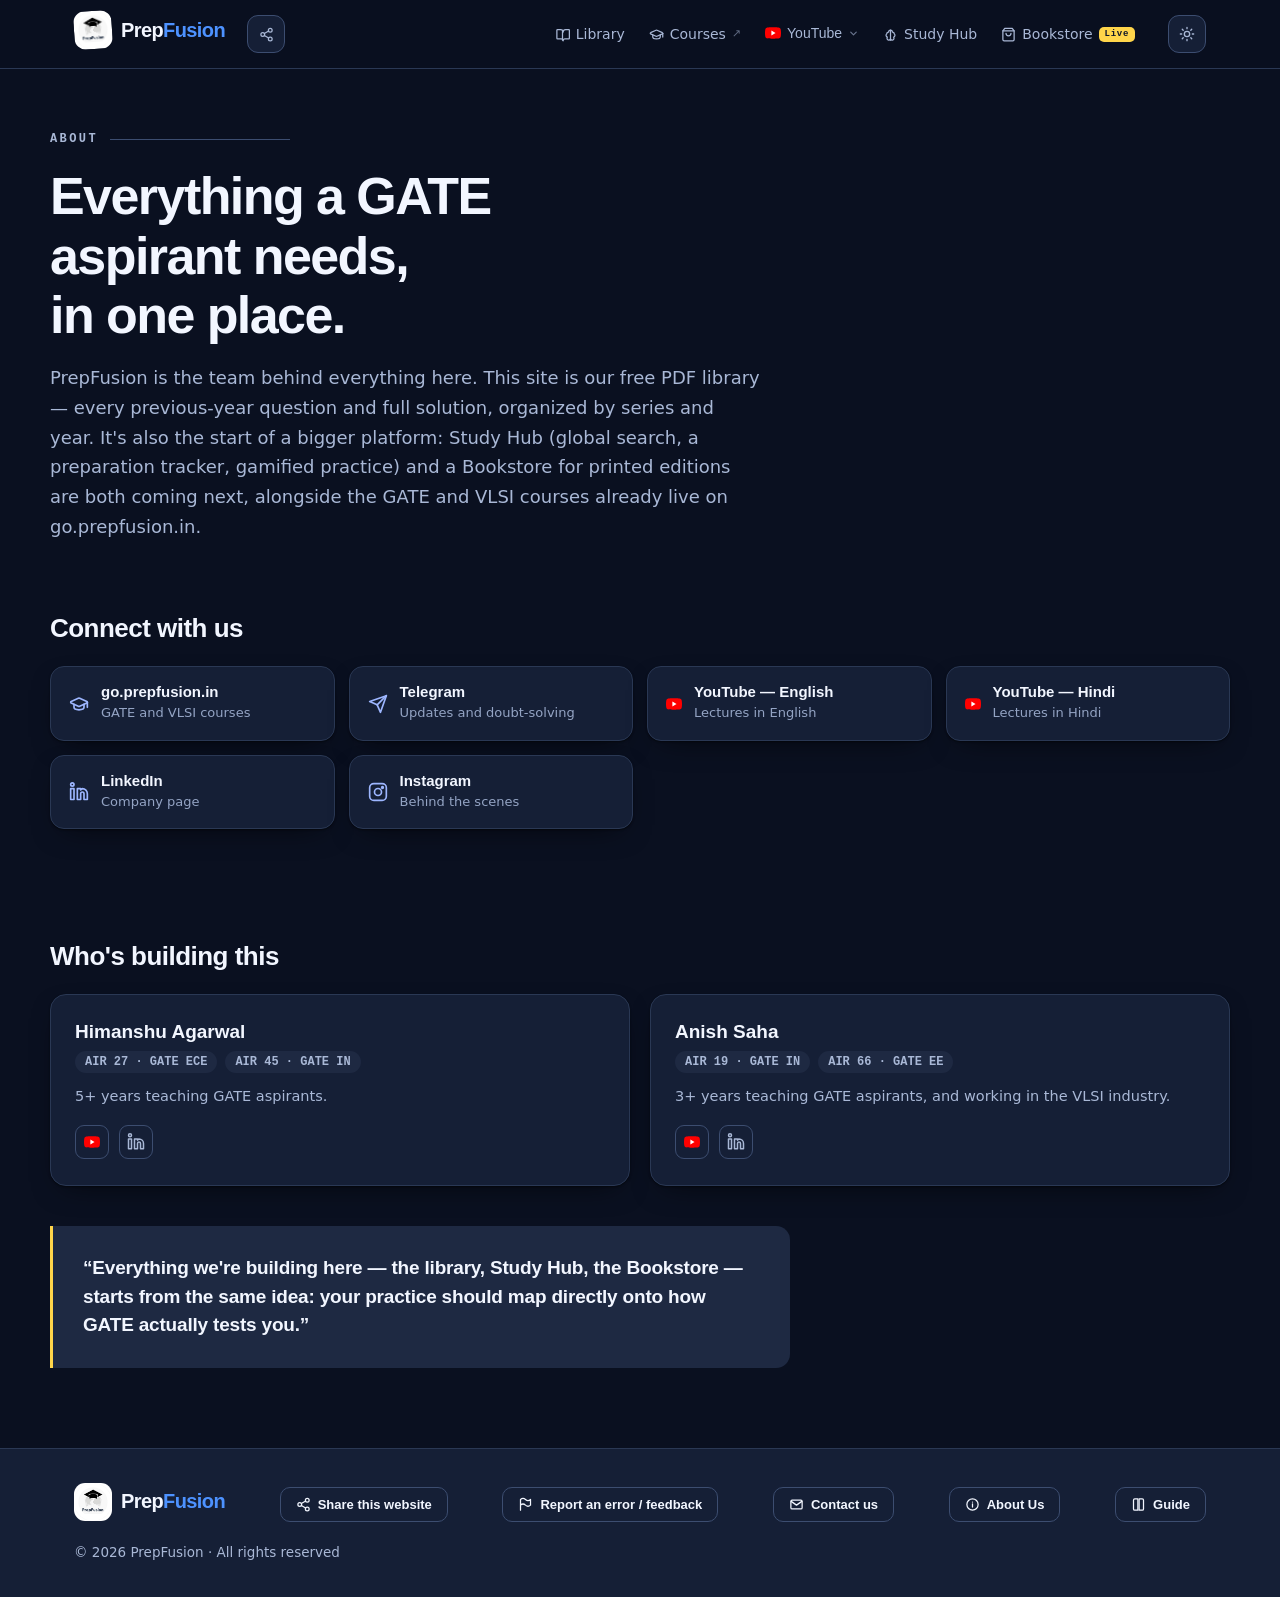
==== about/index.html @ 4548afd6 "Deploy 863f866a01d561b48e0dda3205f4995cb0f713f8" ====
<!DOCTYPE html>
<html lang="en">
<head>
<meta charset="UTF-8">
<meta name="viewport" content="width=device-width, initial-scale=1.0">
<link rel="canonical" href="https://pyq.prepfusion.in/about/">
<title>About — PrepFusion</title>
<meta name="description" content="Free GATE preparation PDFs — NexusX, SiliconX, PowerX, Maths and Aptitude series. Previous year questions and detailed solutions.">
<link rel="icon" href="/pdf/assets/favicon.png">
<meta property="og:type" content="website">
<meta property="og:title" content="About — PrepFusion">
<meta property="og:description" content="Free GATE preparation PDFs — NexusX, SiliconX, PowerX, Maths and Aptitude series. Previous year questions and detailed solutions.">
<meta property="og:url" content="https://pyq.prepfusion.in/about/">
<meta property="og:image" content="https://pyq.prepfusion.in/pdf/assets/og-image.png">
<meta name="twitter:image" content="https://pyq.prepfusion.in/pdf/assets/og-image.png">
<meta name="twitter:card" content="summary_large_image">
<meta name="twitter:title" content="About — PrepFusion">
<meta name="twitter:description" content="Free GATE preparation PDFs — NexusX, SiliconX, PowerX, Maths and Aptitude series. Previous year questions and detailed solutions.">
<script type="module" src="https://static.cloudflareinsights.com/beacon.min.js" data-cf-beacon='{&quot;token&quot;: &quot;0131fe3dc78b49e5851ecd5a6c882cac&quot;}'></script>
<script>
/* Defaults to dark for a first-time visitor, regardless of OS preference —
   a deliberate site default, not an OS-preference mirror. */
(function(){
  try{
    var t = localStorage.getItem('pf-theme');
    document.documentElement.setAttribute('data-theme', (t==='dark'||t==='light') ? t : 'dark');
  }catch(e){ document.documentElement.setAttribute('data-theme','dark'); }
})();
</script>
<style>
:root{
  color-scheme:light;
  --paper:#f2f5fa; --card:#ffffff;
  --ink:#0a1020; --ink-soft:#475a78; --ink-faint:#4f6080;
  --line:#dde4f0; --line-strong:#c3cddf;
  --brand:#14307f; --accent:#ffcf2d; --wordmark:#1668d6; --accent-ink:#7a4200;
  --chipbg:#e9eef7; --on-ink:#ffffff;
  --shadow:0 1px 2px rgba(10,16,32,.06),0 10px 30px -14px rgba(10,16,32,.22);
  --shadow-lift:0 3px 8px rgba(10,16,32,.10),0 26px 50px -18px rgba(10,16,32,.32);
}
:root[data-theme="dark"]{
  color-scheme:dark;
  --paper:#0a1020; --card:#151f36;
  --ink:#f2f6ff; --ink-soft:#a9b8d6; --ink-faint:#94a4c4;
  --line:#2a3854; --line-strong:#3c4d70;
  --brand:#9db6ff; --accent:#ffd54a; --wordmark:#4d92ff; --accent-ink:#ffd54a;
  --chipbg:#1e2942; --on-ink:#0a1020;
  --shadow:0 1px 2px rgba(0,0,0,.45),0 10px 30px -14px rgba(0,0,0,.75);
  --shadow-lift:0 3px 8px rgba(0,0,0,.55),0 26px 50px -18px rgba(0,0,0,.9);
}
*{box-sizing:border-box}
[hidden]{display:none!important}
html{scroll-behavior:smooth}
body{margin:0;color:var(--ink);font:400 16px/1.65 "Inter",system-ui,-apple-system,"Segoe UI",sans-serif;
  background:var(--paper);transition:background-color .2s,color .2s}
.wrap{max-width:1180px;margin:0 auto;padding:0 24px}
a{color:var(--brand)}
::selection{background:var(--accent);color:#0a1020}
:focus-visible{outline:3px solid var(--brand);outline-offset:2px;border-radius:8px}

/* ---------- brand wordmark (verbatim from TEMPLATE) ---------- */
.logo{color:var(--ink);text-decoration:none}
.bm{display:inline-flex;align-items:center;gap:9px;text-decoration:none;color:inherit}
.bm-logo{width:26px;height:26px;border-radius:50%;object-fit:cover;display:block;flex-shrink:0;
  background:var(--card);border:1.5px solid rgba(255,255,255,.35)}
.bm-mono{display:grid;place-items:center;font:800 13px "Sora",sans-serif;
  background:currentColor;color:transparent;position:relative}
.bm-mono::after{content:"P";position:absolute;inset:0;display:grid;place-items:center;
  color:var(--card);font:800 13px "Sora",sans-serif}
.bm-text{font:600 15px "Sora",sans-serif;letter-spacing:-.02em;text-transform:none;white-space:nowrap}
.bm-text b{font-weight:800;color:var(--wordmark)}
.bm-lg .bm-logo{width:38px;height:38px;border-radius:11px;border:0}
.bm-lg .bm-mono::after,.bm-lg .bm-mono{font-size:19px;border-radius:11px}
.bm-lg .bm-text{font:700 20px "Sora",sans-serif;letter-spacing:-.03em}

/* ---------- top bar (verbatim from TEMPLATE) ---------- */
.bar{position:sticky;top:0;z-index:50;background:var(--paper);border-bottom:1px solid var(--line)}
@supports (backdrop-filter:blur(1px)){
  .bar{background:color-mix(in srgb,var(--paper) 86%,transparent);backdrop-filter:blur(14px)}
}
.bar-in{display:flex;align-items:center;gap:20px;padding:13px 24px;max-width:1180px;margin:0 auto}
.bar-in .bm-lg .bm-logo,.bar-in .bm-lg .bm-mono{transform:rotate(-4deg)}
.bm-lg .bm-mono{background:var(--ink)}
.bm-lg .bm-mono::after{color:var(--paper)}
.nav{display:flex;gap:2px;margin-left:auto;align-items:center}
.nav a,.nav .nav-soon{color:var(--ink-soft);text-decoration:none;font-size:14px;font-weight:500;
  padding:8px 13px;border-radius:9px;white-space:nowrap;display:inline-flex;align-items:center;gap:6px}
.nav-ic{flex-shrink:0}
.nav a:hover{color:var(--ink);background:var(--chipbg)}
.nav a.nav-current{color:var(--ink);background:var(--chipbg);font-weight:650}
.nav .ext{opacity:.55;font-size:11px}
.nav .nav-soon{opacity:.7;cursor:default}
.soon-tag{display:inline-flex;align-items:center;gap:5px;font:600 10px "IBM Plex Mono",monospace;
  letter-spacing:.06em;padding:3px 8px 3px 6px;border-radius:999px;
  background:var(--soon-bg,#FFF9E6);color:var(--soon-ink,#735D14)}
.soon-dot{width:6px;height:6px;border-radius:50%;background:currentColor;position:relative;flex-shrink:0}
.soon-dot::after{content:"";position:absolute;inset:-4px;border-radius:50%;background:currentColor;
  opacity:.5;animation:soonPulse 2s ease-out infinite}
.beta-tag{font:700 9px/1 "IBM Plex Mono",monospace;letter-spacing:.08em;
  padding:3px 6px;border-radius:5px;background:var(--accent);color:#0f172a}
.nav-dd{position:relative}
.nav-dd-btn{display:inline-flex;align-items:center;gap:6px;color:var(--ink-soft);
  background:none;border:0;font:500 14px "Inter",sans-serif;cursor:pointer;
  padding:8px 11px 8px 13px;border-radius:9px;white-space:nowrap}
.nav-dd-btn:hover,.nav-dd-btn[aria-expanded="true"]{color:var(--ink);background:var(--chipbg)}
.nav-dd-chev{transition:transform .15s;opacity:.6}
.nav-dd-btn[aria-expanded="true"] .nav-dd-chev{transform:rotate(180deg)}
.nav-dd-panel{position:fixed;z-index:30;white-space:nowrap;
  background:var(--card);border:1.5px solid var(--line-strong);border-radius:12px;
  box-shadow:var(--shadow-lift);padding:6px;display:flex;flex-direction:column;gap:2px}
.nav-dd-panel a{display:flex;align-items:center;gap:9px;padding:9px 10px;border-radius:8px;
  color:var(--ink);text-decoration:none;font:500 13.5px "Inter",sans-serif}
.nav-dd-panel a:hover{background:var(--chipbg)}
@keyframes soonPulse{
  0%{transform:scale(.5);opacity:.5} 70%{transform:scale(2.1);opacity:0} 100%{transform:scale(2.1);opacity:0}
}
.tt{width:38px;height:38px;border-radius:11px;border:1.5px solid var(--line-strong);background:var(--card);
  color:var(--ink-soft);cursor:pointer;display:grid;place-items:center;margin-left:8px;flex-shrink:0}
.tt:hover{color:var(--ink);border-color:var(--ink-soft)}
.tt .i-sun{display:none}
:root[data-theme="dark"] .tt .i-sun{display:block}
:root[data-theme="dark"] .tt .i-moon{display:none}
@media(max-width:760px){
  .wrap,.bar-in,.footer-inner{padding-left:16px;padding-right:16px}
  .bar-in{flex-wrap:wrap;gap:12px}
  .nav{order:3;flex-basis:100%;margin-left:0;flex-wrap:nowrap;
       overflow-x:auto;scrollbar-width:none;padding-bottom:2px}
  .nav::-webkit-scrollbar{display:none}
  .nav a,.nav .nav-soon,.nav-dd{flex:0 0 auto}
  .nav a,.nav .nav-soon,.nav-dd-btn{font-size:13px;padding:7px 11px}
  .tt{margin-left:auto}
}

/* ---------- About page content ---------- */
.eyebrow{font:600 12px/1 "IBM Plex Mono",monospace;letter-spacing:.2em;text-transform:uppercase;
  color:var(--ink-soft);margin:0 0 22px;display:flex;align-items:center;gap:12px;flex-wrap:wrap;row-gap:9px}
.eyebrow::after{content:"";height:1px;flex:1;min-width:40px;max-width:180px;background:var(--line-strong)}
.about-hero{padding:64px 0 8px}
.about-hero h1{font:800 clamp(30px,5vw,52px)/1.14 "Sora",sans-serif;letter-spacing:-.03em;
  margin:0 0 18px;max-width:20ch;text-wrap:balance}
.about-hero .lede{max-width:62ch;color:var(--ink-soft);font-size:18px;margin:0 0 8px}
.about-section{padding:56px 0}
.about-section h2{font:800 26px "Sora",sans-serif;letter-spacing:-.02em;margin:0 0 22px}
.link-grid{display:grid;grid-template-columns:repeat(auto-fill,minmax(230px,1fr));gap:14px}
.link-card{display:flex;align-items:center;gap:12px;padding:16px 18px;background:var(--card);
  border:1.5px solid var(--line);border-radius:14px;text-decoration:none;color:var(--ink);
  box-shadow:var(--shadow);transition:border-color .18s,transform .18s}
.link-card:hover{border-color:var(--brand);transform:translateY(-2px)}
.link-card .nav-ic{width:20px;height:20px;flex-shrink:0;color:var(--brand)}
.link-card svg:not(.nav-ic){flex-shrink:0}
.link-label{font:650 15px "Inter",sans-serif;display:block}
.link-note{color:var(--ink-faint);font-size:13px;display:block;margin-top:2px}
.founder-grid{display:grid;grid-template-columns:repeat(auto-fit,minmax(280px,1fr));gap:20px}
.founder-card{background:var(--card);border:1.5px solid var(--line);border-radius:16px;
  padding:26px 24px;box-shadow:var(--shadow)}
.founder-card h3{font:700 19px "Sora",sans-serif;margin:0 0 8px}
.founder-stats{display:flex;flex-wrap:wrap;gap:8px;margin-bottom:12px}
.founder-stats span{background:var(--chipbg);color:var(--ink-soft);font:600 12px "IBM Plex Mono",monospace;
  padding:4px 10px;border-radius:999px}
.founder-bio{color:var(--ink-soft);font-size:14.5px;margin:0 0 16px}
.founder-links{display:flex;gap:10px}
.founder-links a{display:inline-flex;align-items:center;justify-content:center;width:34px;height:34px;
  border-radius:9px;border:1.5px solid var(--line-strong);color:var(--ink-soft);text-decoration:none}
.founder-links a:hover{color:var(--ink);border-color:var(--ink-soft)}
.about-quote{margin:40px 0 0;padding:28px 30px;border-left:3px solid var(--accent-ink);
  background:var(--chipbg);border-radius:0 14px 14px 0;font:600 19px/1.5 "Sora",sans-serif;
  letter-spacing:-.01em;color:var(--ink);max-width:70ch}

/* ---------- footer (verbatim from TEMPLATE) ---------- */
footer{border-top:1.5px solid var(--line);background:var(--card);margin-top:24px}
.footer-inner{display:flex;flex-wrap:wrap;gap:14px;align-items:center;justify-content:space-between;
  padding:34px 24px;max-width:1180px;margin:0 auto;color:var(--ink-soft);font-size:13.5px}
/* A dedicated class, not a bare ".footer-inner a" — the footer also holds
   .logo, which sets its own colour at the same (0,1,0) specificity; a plain
   element selector here would need only one more class to outrank and
   silently override it. An outlined pill, not a bare text link: sitting next
   to the copyright line, a plain link read as part of that sentence. */
.footer-link{display:inline-flex;align-items:center;gap:7px;text-decoration:none;
  color:var(--ink);border:1.5px solid var(--line-strong);border-radius:10px;
  padding:9px 15px;font:650 13px "Inter",sans-serif;white-space:nowrap;
  transition:border-color .18s,transform .18s}
.footer-link:hover{border-color:var(--ink);transform:translateY(-1px)}
/* The share control is a <button> among anchors — reset the UA's own font
   and background so it sits in the pill row without restyling. */
button.footer-link{background:var(--card);font:650 13px "Inter",sans-serif;cursor:pointer}
.share-wrap{position:relative;display:inline-flex}
.share-panel{min-width:220px;white-space:normal}
.share-panel button{display:flex;align-items:center;gap:9px;width:100%;padding:9px 10px;
  border:0;border-radius:8px;background:none;color:var(--ink);
  font:500 13.5px "Inter",sans-serif;text-align:left;cursor:pointer}
.share-panel button:hover{background:var(--chipbg)}
.share-lede{margin:4px 8px 6px;color:var(--ink-soft);font-size:12.5px;line-height:1.4}
.share-note{margin:4px 8px 2px;color:var(--accent-ink,var(--ink));font-size:12px;line-height:1.4}
</style>
</head>
<body>

<header class="bar">
  <div class="bar-in">
    <a class="logo" href="/pdf/" aria-label="PrepFusion home"><span class="bm bm-lg"><img class="bm-logo" src="/pdf/assets/logo.png" alt="" loading="lazy"><span class="bm-text">Prep<b>Fusion</b></span></span></a>
    <div class="share-wrap share-header"><button class="tt share-btn" type="button" aria-haspopup="true" aria-expanded="false" aria-label="Share this website" title="Share this website"><svg width="15" height="15" viewBox="0 0 24 24" fill="none" stroke="currentColor" stroke-width="2" stroke-linecap="round" stroke-linejoin="round" aria-hidden="true"><circle cx="18" cy="5" r="3"/><circle cx="6" cy="12" r="3"/><circle cx="18" cy="19" r="3"/><path d="m8.6 13.5 6.8 4M15.4 6.5l-6.8 4"/></svg></button><div class="nav-dd-panel share-panel" role="menu" hidden><p class="share-lede">Enjoying PrepFusion? Send it to a friend.</p><a data-share="whatsapp" href="#" target="_blank" rel="noopener" role="menuitem"><svg width="15" height="15" viewBox="0 0 24 24" aria-hidden="true"><circle cx="12" cy="12" r="12" fill="#25D366"/><path fill="#fff" d="M12.04 5.5c-3.61 0-6.54 2.93-6.54 6.54 0 1.15.3 2.28.88 3.27L5.4 18.6l3.42-.9a6.52 6.52 0 0 0 3.22.85h.003c3.61 0 6.54-2.93 6.54-6.54a6.5 6.5 0 0 0-1.92-4.63 6.5 6.5 0 0 0-4.62-1.88zm0 11.97a5.4 5.4 0 0 1-2.75-.76l-.2-.12-2 .52.53-1.94-.13-.2a5.41 5.41 0 0 1-.83-2.88c0-2.99 2.43-5.42 5.42-5.421.45 0 2.81.56 3.83 1.59a5.39 5.39 0 0 1 1.59 3.83c0 2.99-2.43 5.38-5.46 5.38zm2.96-4.03c-.16-.08-.96-.47-1.11-.53-.15-.05-.26-.08-.36.08-.11.16-.42.53-.51.64-.1.11-.19.12-.35.04-.16-.08-.68-.25-1.3-.8-.48-.43-.81-.96-.9-1.12-.09-.16-.01-.25.07-.33.07-.07.16-.19.24-.28.08-.1.11-.16.16-.27.05-.11.03-.2-.01-.28-.04-.08-.36-.88-.5-1.2-.13-.32-.26-.27-.36-.28h-.31c-.11 0-.28.04-.43.2-.15.16-.57.55-.57 1.35s.58 1.57.66 1.68c.08.11 1.14 1.74 2.77 2.44.39.17.69.27.92.34.39.12.74.11 1.02.06.31-.05.96-.39 1.09-.77.14-.38.14-.7.1-.77-.04-.07-.15-.11-.31-.19z"/></svg>WhatsApp</a><a data-share="telegram" href="#" target="_blank" rel="noopener" role="menuitem"><svg width="15" height="15" viewBox="0 0 24 24" aria-hidden="true"><circle cx="12" cy="12" r="12" fill="#229ED9"/><path fill="#fff" d="M5.5 11.9 16.7 7.4c.6-.2 1.1.1.9 1L15.7 17c-.1.6-.5.8-1 .5l-2.8-2-1.4 1.3c-.2.2-.3.3-.6.3l.2-2.9 5.2-4.7c.2-.2 0-.3-.3-.1L8.6 12.4l-2.8-.9c-.6-.2-.6-.6.1-.9z"/></svg>Telegram</a><a data-share="linkedin" href="#" target="_blank" rel="noopener" role="menuitem"><svg width="15" height="15" viewBox="0 0 24 24" aria-hidden="true"><rect width="24" height="24" rx="4" fill="#0A66C2"/><path fill="#fff" d="M7.1 9.6H4.6V19h2.5zM5.85 5a1.45 1.45 0 1 0 0 2.9 1.45 1.45 0 0 0 0-2.9M19.4 13.6c0-2.6-1.4-3.8-3.2-3.8-1.5 0-2.2.8-2.6 1.4V9.6H11.1c0 .7 0 9.4 0 9.4h2.5v-5.2c0-.3 0-.6.1-.8.2-.5.7-1.1 1.5-1.1 1 0 1.4.8 1.4 2V19h2.5z"/></svg>LinkedIn</a><button type="button" data-copy="instagram" role="menuitem"><svg width="15" height="15" viewBox="0 0 24 24" aria-hidden="true"><defs><linearGradient id="pfIg" x1="0" y1="24" x2="24" y2="0"><stop offset="0" stop-color="#FFC107"/><stop offset=".5" stop-color="#F44336"/><stop offset="1" stop-color="#9C27B0"/></linearGradient></defs><rect width="24" height="24" rx="7" fill="url(#pfIg)"/><circle cx="12" cy="12" r="4.4" fill="none" stroke="#fff" stroke-width="1.8"/><circle cx="17.6" cy="6.4" r="1.3" fill="#fff"/></svg>Instagram</button><button type="button" data-copy="link" role="menuitem"><svg width="15" height="15" viewBox="0 0 24 24" fill="none" stroke="currentColor" stroke-width="2" stroke-linecap="round" stroke-linejoin="round" aria-hidden="true"><path d="M10 13a5 5 0 0 0 7 0l3-3a5 5 0 0 0-7-7l-1.5 1.5"/><path d="M14 11a5 5 0 0 0-7 0l-3 3a5 5 0 0 0 7 7L12.5 20"/></svg>Copy link</button><p class="share-note" role="status" hidden></p></div></div>
    <nav class="nav">
      <a href="/pdf/" title="Every previous-year paper, free to read."><svg class="nav-ic" width="15" height="15" viewBox="0 0 24 24" fill="none" stroke="currentColor" stroke-width="2" stroke-linecap="round" stroke-linejoin="round" aria-hidden="true"><path d="M12 21V7"/><path d="M3 5a1 1 0 0 1 1-1h5a4 4 0 0 1 4 4 4 4 0 0 1 4-4h5a1 1 0 0 1 1 1v13a1 1 0 0 1-1 1h-6a3 3 0 0 0-3 3 3 3 0 0 0-3-3H4a1 1 0 0 1-1-1Z"/></svg>Library</a><a href="https://go.prepfusion.in" title="Full GATE courses on go.prepfusion.in." target="_blank" rel="noopener"><svg class="nav-ic" width="15" height="15" viewBox="0 0 24 24" fill="none" stroke="currentColor" stroke-width="2" stroke-linecap="round" stroke-linejoin="round" aria-hidden="true"><path d="M21.4 10.9a1 1 0 0 0 0-1.8L12.8 5.2a2 2 0 0 0-1.6 0L2.6 9.1a1 1 0 0 0 0 1.8l8.6 3.9a2 2 0 0 0 1.6 0Z"/><path d="M22 10v6"/><path d="M6 12.5V16a6 3 0 0 0 12 0v-3.5"/></svg>Courses<span class="ext" aria-hidden="true">↗</span></a><div class="nav-dd">
  <button type="button" class="nav-dd-btn" aria-haspopup="true" aria-expanded="false"
          aria-controls="ytMenu" title="Watch GATE lectures on YouTube">
    <svg width="16" height="16" viewBox="0 0 24 24" aria-hidden="true"><path fill="#FF0000" d="M23.5 6.2a3 3 0 0 0-2.1-2.1C19.5 3.5 12 3.5 12 3.5s-7.5 0-9.4.6A3 3 0 0 0 .5 6.2 31 31 0 0 0 0 12a31 31 0 0 0 .5 5.8 3 3 0 0 0 2.1 2.1c1.9.6 9.4.6 9.4.6s7.5 0 9.4-.6a3 3 0 0 0 2.1-2.1A31 31 0 0 0 24 12a31 31 0 0 0-.5-5.8Z"/><path fill="#fff" d="M9.6 15.6V8.4L15.8 12z"/></svg>YouTube
    <svg class="nav-dd-chev" width="11" height="11" viewBox="0 0 24 24" fill="none"
         stroke="currentColor" stroke-width="2.6" stroke-linecap="round"
         stroke-linejoin="round" aria-hidden="true"><path d="m6 9 6 6 6-6"/></svg>
  </button>
  <div class="nav-dd-panel" id="ytMenu" role="menu" hidden><a href="https://www.youtube.com/@PrepFusion_GATE" target="_blank" rel="noopener" role="menuitem"><svg width="16" height="16" viewBox="0 0 24 24" aria-hidden="true"><path fill="#FF0000" d="M23.5 6.2a3 3 0 0 0-2.1-2.1C19.5 3.5 12 3.5 12 3.5s-7.5 0-9.4.6A3 3 0 0 0 .5 6.2 31 31 0 0 0 0 12a31 31 0 0 0 .5 5.8 3 3 0 0 0 2.1 2.1c1.9.6 9.4.6 9.4.6s7.5 0 9.4-.6a3 3 0 0 0 2.1-2.1A31 31 0 0 0 24 12a31 31 0 0 0-.5-5.8Z"/><path fill="#fff" d="M9.6 15.6V8.4L15.8 12z"/></svg>English<span class="ext" aria-hidden="true">↗</span></a><a href="https://www.youtube.com/@prepfusion-hindi" target="_blank" rel="noopener" role="menuitem"><svg width="16" height="16" viewBox="0 0 24 24" aria-hidden="true"><path fill="#FF0000" d="M23.5 6.2a3 3 0 0 0-2.1-2.1C19.5 3.5 12 3.5 12 3.5s-7.5 0-9.4.6A3 3 0 0 0 .5 6.2 31 31 0 0 0 0 12a31 31 0 0 0 .5 5.8 3 3 0 0 0 2.1 2.1c1.9.6 9.4.6 9.4.6s7.5 0 9.4-.6a3 3 0 0 0 2.1-2.1A31 31 0 0 0 24 12a31 31 0 0 0-.5-5.8Z"/><path fill="#fff" d="M9.6 15.6V8.4L15.8 12z"/></svg>Hindi<span class="ext" aria-hidden="true">↗</span></a></div>
</div><a href="https://hub.prepfusion.in/" title="Search, save and improve every GATE question and solution."><svg class="nav-ic" width="15" height="15" viewBox="0 0 24 24" fill="none" stroke="currentColor" stroke-width="2" stroke-linecap="round" stroke-linejoin="round" aria-hidden="true"><path d="M12 5a3 3 0 0 0-3 3 3 3 0 0 0-3 3 3 3 0 0 0 1 5.24A3 3 0 0 0 9 21a3 3 0 0 0 3-1.6A3 3 0 0 0 15 21a3 3 0 0 0 2-4.76A3 3 0 0 0 18 11a3 3 0 0 0-3-3 3 3 0 0 0-3-3Z"/><path d="M12 5v16"/></svg>Study Hub</a><a href="https://store.prepfusion.in/" title="Printed editions of every series, delivered — live now."><svg class="nav-ic" width="15" height="15" viewBox="0 0 24 24" fill="none" stroke="currentColor" stroke-width="2" stroke-linecap="round" stroke-linejoin="round" aria-hidden="true"><path d="M6 2 3 6v14a2 2 0 0 0 2 2h14a2 2 0 0 0 2-2V6l-3-4Z"/><path d="M3 6h18"/><path d="M16 10a4 4 0 0 1-8 0"/></svg>Bookstore<span class="beta-tag">Live</span></a>
    </nav>
    <button id="themeToggle" class="tt" type="button" aria-label="Toggle dark mode" title="Toggle dark mode">
      <svg class="i-moon" width="16" height="16" viewBox="0 0 24 24" fill="none" stroke="currentColor" stroke-width="2" stroke-linecap="round" stroke-linejoin="round"><path d="M21 12.8A9 9 0 1 1 11.2 3a7 7 0 0 0 9.8 9.8Z"/></svg>
      <svg class="i-sun" width="16" height="16" viewBox="0 0 24 24" fill="none" stroke="currentColor" stroke-width="2" stroke-linecap="round" stroke-linejoin="round"><circle cx="12" cy="12" r="4"/><path d="M12 2v2m0 16v2M4.9 4.9l1.4 1.4m11.4 11.4 1.4 1.4M2 12h2m16 0h2M4.9 19.1l1.4-1.4M17.7 6.3l1.4-1.4"/></svg>
    </button>
    <button id="navToggle" class="nav-hamburger" type="button" aria-label="Open menu" aria-expanded="false" aria-controls="navDrawer">
      <svg width="18" height="18" viewBox="0 0 24 24" fill="none" stroke="currentColor" stroke-width="2" stroke-linecap="round" stroke-linejoin="round" aria-hidden="true"><path d="M4 6h16M4 12h16M4 18h16"/></svg>
    </button>
  </div>
</header>
<div class="drawer-scrim" id="navDrawer" hidden>
  <div class="drawer-panel" role="dialog" aria-modal="true" aria-label="Menu">
    <div class="drawer-head">
      <span class="drawer-title">Menu</span>
      <button class="tt" type="button" id="navClose" aria-label="Close menu">
        <svg width="16" height="16" viewBox="0 0 24 24" fill="none" stroke="currentColor" stroke-width="2" stroke-linecap="round" stroke-linejoin="round" aria-hidden="true"><path d="M18 6 6 18M6 6l12 12"/></svg>
      </button>
    </div>
    <nav class="drawer-list" aria-label="Site">
      <a class="drawer-link" href="/pdf/" title="Every previous-year paper, free to read."><svg class="nav-ic" width="15" height="15" viewBox="0 0 24 24" fill="none" stroke="currentColor" stroke-width="2" stroke-linecap="round" stroke-linejoin="round" aria-hidden="true"><path d="M12 21V7"/><path d="M3 5a1 1 0 0 1 1-1h5a4 4 0 0 1 4 4 4 4 0 0 1 4-4h5a1 1 0 0 1 1 1v13a1 1 0 0 1-1 1h-6a3 3 0 0 0-3 3 3 3 0 0 0-3-3H4a1 1 0 0 1-1-1Z"/></svg>Library</a><a class="drawer-link" href="https://go.prepfusion.in" target="_blank" rel="noopener" title="Full GATE courses on go.prepfusion.in."><svg class="nav-ic" width="15" height="15" viewBox="0 0 24 24" fill="none" stroke="currentColor" stroke-width="2" stroke-linecap="round" stroke-linejoin="round" aria-hidden="true"><path d="M21.4 10.9a1 1 0 0 0 0-1.8L12.8 5.2a2 2 0 0 0-1.6 0L2.6 9.1a1 1 0 0 0 0 1.8l8.6 3.9a2 2 0 0 0 1.6 0Z"/><path d="M22 10v6"/><path d="M6 12.5V16a6 3 0 0 0 12 0v-3.5"/></svg>Courses</a><a class="drawer-link" href="https://hub.prepfusion.in/" title="Search, save and improve every GATE question and solution."><svg class="nav-ic" width="15" height="15" viewBox="0 0 24 24" fill="none" stroke="currentColor" stroke-width="2" stroke-linecap="round" stroke-linejoin="round" aria-hidden="true"><path d="M12 5a3 3 0 0 0-3 3 3 3 0 0 0-3 3 3 3 0 0 0 1 5.24A3 3 0 0 0 9 21a3 3 0 0 0 3-1.6A3 3 0 0 0 15 21a3 3 0 0 0 2-4.76A3 3 0 0 0 18 11a3 3 0 0 0-3-3 3 3 0 0 0-3-3Z"/><path d="M12 5v16"/></svg>Study Hub</a><a class="drawer-link" href="https://store.prepfusion.in/" title="Printed editions of every series, delivered — live now."><svg class="nav-ic" width="15" height="15" viewBox="0 0 24 24" fill="none" stroke="currentColor" stroke-width="2" stroke-linecap="round" stroke-linejoin="round" aria-hidden="true"><path d="M6 2 3 6v14a2 2 0 0 0 2 2h14a2 2 0 0 0 2-2V6l-3-4Z"/><path d="M3 6h18"/><path d="M16 10a4 4 0 0 1-8 0"/></svg>Bookstore<span class="beta-tag">Live</span></a><p class="drawer-label">YouTube</p><a class="drawer-link drawer-sub" href="https://www.youtube.com/@PrepFusion_GATE" target="_blank" rel="noopener"><svg width="16" height="16" viewBox="0 0 24 24" aria-hidden="true"><path fill="#FF0000" d="M23.5 6.2a3 3 0 0 0-2.1-2.1C19.5 3.5 12 3.5 12 3.5s-7.5 0-9.4.6A3 3 0 0 0 .5 6.2 31 31 0 0 0 0 12a31 31 0 0 0 .5 5.8 3 3 0 0 0 2.1 2.1c1.9.6 9.4.6 9.4.6s7.5 0 9.4-.6a3 3 0 0 0 2.1-2.1A31 31 0 0 0 24 12a31 31 0 0 0-.5-5.8Z"/><path fill="#fff" d="M9.6 15.6V8.4L15.8 12z"/></svg>English<span class="ext" aria-hidden="true">↗</span></a><a class="drawer-link drawer-sub" href="https://www.youtube.com/@prepfusion-hindi" target="_blank" rel="noopener"><svg width="16" height="16" viewBox="0 0 24 24" aria-hidden="true"><path fill="#FF0000" d="M23.5 6.2a3 3 0 0 0-2.1-2.1C19.5 3.5 12 3.5 12 3.5s-7.5 0-9.4.6A3 3 0 0 0 .5 6.2 31 31 0 0 0 0 12a31 31 0 0 0 .5 5.8 3 3 0 0 0 2.1 2.1c1.9.6 9.4.6 9.4.6s7.5 0 9.4-.6a3 3 0 0 0 2.1-2.1A31 31 0 0 0 24 12a31 31 0 0 0-.5-5.8Z"/><path fill="#fff" d="M9.6 15.6V8.4L15.8 12z"/></svg>Hindi<span class="ext" aria-hidden="true">↗</span></a>
    </nav>
  </div>
</div><style>
/* Compact pill header + mobile nav drawer — ported from hub.prepfusion.in so
   the header is consistent across the two sites. */
.bar-in{padding-top:11px;padding-bottom:11px;gap:14px}
.nav a,.nav .nav-soon,.nav-dd-btn{padding:7px 11px}
.nav-hamburger{display:none;width:38px;height:38px;border-radius:11px;
  border:1.5px solid var(--line-strong);background:var(--card);color:var(--ink-soft);
  cursor:pointer;place-items:center;flex-shrink:0;margin-left:8px}
.nav-hamburger:hover{color:var(--ink);border-color:var(--ink-soft)}
.drawer-scrim{position:fixed;inset:0;z-index:200;background:rgba(9,12,20,.44);
  backdrop-filter:blur(2px);display:flex;justify-content:flex-end}
.drawer-panel{width:min(320px,86vw);height:100%;overflow-y:auto;background:var(--paper);
  border-left:1.5px solid var(--line);padding:16px 18px 28px;display:flex;
  flex-direction:column;gap:14px;animation:drawerIn 160ms ease-out}
@keyframes drawerIn{from{transform:translateX(16px);opacity:.6}}
.drawer-head{display:flex;align-items:center;justify-content:space-between}
.drawer-title{font:650 15px "Sora",sans-serif}
.drawer-list{display:flex;flex-direction:column;gap:2px}
.drawer-label{margin:10px 0 2px;font:600 10.5px "IBM Plex Mono",monospace;
  letter-spacing:.08em;text-transform:uppercase;color:var(--ink-faint)}
.drawer-link{display:flex;align-items:center;gap:9px;padding:10px;border-radius:9px;
  color:var(--ink-soft);text-decoration:none;font:500 14px "Inter",sans-serif;
  background:none;border:0;text-align:left;cursor:pointer;width:100%}
.drawer-link:hover{color:var(--ink);background:var(--chipbg)}
.drawer-link.is-current{color:var(--ink);background:var(--chipbg);font-weight:650}
.drawer-link.is-soon{opacity:.7;cursor:default}
.drawer-link.drawer-sub{padding-left:20px;font-size:13.5px}
.drawer-link .nav-ic{width:16px;height:16px}
@media(max-width:820px){
  .bar .nav{display:none}
  .nav-hamburger{display:grid}
  .bar-in{flex-wrap:nowrap}
}
@media(min-width:821px){ .drawer-scrim{display:none} }
</style><script>
(function(){
  if (window.__pfNavDrawer) return;
  window.__pfNavDrawer = true;
  function ready(fn){ document.readyState !== "loading" ? fn()
    : document.addEventListener("DOMContentLoaded", fn); }
  ready(function(){
    var d = document.getElementById("navDrawer");
    var openBtn = document.getElementById("navToggle");
    var closeBtn = document.getElementById("navClose");
    if (!d || !openBtn) return;
    function set(on){
      d.hidden = !on;
      openBtn.setAttribute("aria-expanded", on ? "true" : "false");
      document.body.style.overflow = on ? "hidden" : "";
      if (on){ var f = d.querySelector(".drawer-link, #navClose"); if (f) f.focus(); }
      else openBtn.focus();
    }
    openBtn.addEventListener("click", function(){ set(true); });
    if (closeBtn) closeBtn.addEventListener("click", function(){ set(false); });
    d.addEventListener("click", function(e){
      if (e.target === d) { set(false); return; }
      var a = e.target.closest && e.target.closest("a.drawer-link");
      if (a) set(false);
    });
    document.addEventListener("keydown", function(e){
      if (e.key === "Escape" && !d.hidden) set(false);
    });
    window.addEventListener("resize", function(){
      if (window.innerWidth > 820 && !d.hidden) set(false);
    });
  });
})();
</script>

<section class="wrap about-hero">
  <p class="eyebrow">About</p>
  <h1>Everything a GATE aspirant needs, in one place.</h1>
  <p class="lede">PrepFusion is the team behind everything here. This site is our free PDF
    library — every previous-year question and full solution, organized by series and year. It's
    also the start of a bigger platform: Study Hub (global search, a preparation tracker, gamified
    practice) and a Bookstore for printed editions are both coming next, alongside the GATE and
    VLSI courses already live on go.prepfusion.in.</p>
</section>

<section class="wrap about-section">
  <h2>Connect with us</h2>
  <div class="link-grid">
    <a class="link-card" href="https://go.prepfusion.in" target="_blank" rel="noopener"><svg class="nav-ic" width="18" height="18" viewBox="0 0 24 24" fill="none" stroke="currentColor" stroke-width="2" stroke-linecap="round" stroke-linejoin="round" aria-hidden="true"><path d="M21.4 10.9a1 1 0 0 0 0-1.8L12.8 5.2a2 2 0 0 0-1.6 0L2.6 9.1a1 1 0 0 0 0 1.8l8.6 3.9a2 2 0 0 0 1.6 0Z"/><path d="M22 10v6"/><path d="M6 12.5V16a6 3 0 0 0 12 0v-3.5"/></svg><span><span class="link-label">go.prepfusion.in</span><span class="link-note">GATE and VLSI courses</span></span></a><a class="link-card" href="https://t.me/All_About_Learning" target="_blank" rel="noopener"><svg class="nav-ic" width="18" height="18" viewBox="0 0 24 24" fill="none" stroke="currentColor" stroke-width="2" stroke-linecap="round" stroke-linejoin="round" aria-hidden="true"><path d="m22 2-7 20-4-9-9-4Z"/><path d="M22 2 11 13"/></svg><span><span class="link-label">Telegram</span><span class="link-note">Updates and doubt-solving</span></span></a><a class="link-card" href="https://www.youtube.com/@PrepFusion_GATE" target="_blank" rel="noopener"><svg width="16" height="16" viewBox="0 0 24 24" aria-hidden="true"><path fill="#FF0000" d="M23.5 6.2a3 3 0 0 0-2.1-2.1C19.5 3.5 12 3.5 12 3.5s-7.5 0-9.4.6A3 3 0 0 0 .5 6.2 31 31 0 0 0 0 12a31 31 0 0 0 .5 5.8 3 3 0 0 0 2.1 2.1c1.9.6 9.4.6 9.4.6s7.5 0 9.4-.6a3 3 0 0 0 2.1-2.1A31 31 0 0 0 24 12a31 31 0 0 0-.5-5.8Z"/><path fill="#fff" d="M9.6 15.6V8.4L15.8 12z"/></svg><span><span class="link-label">YouTube — English</span><span class="link-note">Lectures in English</span></span></a><a class="link-card" href="https://youtube.com/@prepfusion-hindi" target="_blank" rel="noopener"><svg width="16" height="16" viewBox="0 0 24 24" aria-hidden="true"><path fill="#FF0000" d="M23.5 6.2a3 3 0 0 0-2.1-2.1C19.5 3.5 12 3.5 12 3.5s-7.5 0-9.4.6A3 3 0 0 0 .5 6.2 31 31 0 0 0 0 12a31 31 0 0 0 .5 5.8 3 3 0 0 0 2.1 2.1c1.9.6 9.4.6 9.4.6s7.5 0 9.4-.6a3 3 0 0 0 2.1-2.1A31 31 0 0 0 24 12a31 31 0 0 0-.5-5.8Z"/><path fill="#fff" d="M9.6 15.6V8.4L15.8 12z"/></svg><span><span class="link-label">YouTube — Hindi</span><span class="link-note">Lectures in Hindi</span></span></a><a class="link-card" href="https://www.linkedin.com/company/prepfusionee/" target="_blank" rel="noopener"><svg class="nav-ic" width="18" height="18" viewBox="0 0 24 24" fill="none" stroke="currentColor" stroke-width="2" stroke-linecap="round" stroke-linejoin="round" aria-hidden="true"><path d="M16 8a6 6 0 0 1 6 6v7h-4v-7a2 2 0 0 0-4 0v7h-4V8h4v1.5A5.5 5.5 0 0 1 16 8Z"/><rect x="2" y="8" width="4" height="13"/><circle cx="4" cy="3" r="2"/></svg><span><span class="link-label">LinkedIn</span><span class="link-note">Company page</span></span></a><a class="link-card" href="https://www.instagram.com/prepfusion_gate_/" target="_blank" rel="noopener"><svg class="nav-ic" width="18" height="18" viewBox="0 0 24 24" fill="none" stroke="currentColor" stroke-width="2" stroke-linecap="round" stroke-linejoin="round" aria-hidden="true"><rect x="2" y="2" width="20" height="20" rx="5"/><circle cx="12" cy="12" r="4.2"/><circle cx="17.4" cy="6.6" r="1"/></svg><span><span class="link-label">Instagram</span><span class="link-note">Behind the scenes</span></span></a>
  </div>
</section>

<section class="wrap about-section">
  <h2>Who's building this</h2>
  <div class="founder-grid">
    <div class="founder-card"><h3>Himanshu Agarwal</h3><div class="founder-stats"><span>AIR 27 · GATE ECE</span><span>AIR 45 · GATE IN</span></div><p class="founder-bio">5+ years teaching GATE aspirants.</p><div class="founder-links"><a href="https://youtube.com/@HimanshuAgarwal_" target="_blank" rel="noopener" aria-label="Himanshu Agarwal on YouTube"><svg width="16" height="16" viewBox="0 0 24 24" aria-hidden="true"><path fill="#FF0000" d="M23.5 6.2a3 3 0 0 0-2.1-2.1C19.5 3.5 12 3.5 12 3.5s-7.5 0-9.4.6A3 3 0 0 0 .5 6.2 31 31 0 0 0 0 12a31 31 0 0 0 .5 5.8 3 3 0 0 0 2.1 2.1c1.9.6 9.4.6 9.4.6s7.5 0 9.4-.6a3 3 0 0 0 2.1-2.1A31 31 0 0 0 24 12a31 31 0 0 0-.5-5.8Z"/><path fill="#fff" d="M9.6 15.6V8.4L15.8 12z"/></svg></a><a href="https://www.linkedin.com/in/himanshu-agarwal-37148219a" target="_blank" rel="noopener" aria-label="Himanshu Agarwal on LinkedIn"><svg class="nav-ic" width="18" height="18" viewBox="0 0 24 24" fill="none" stroke="currentColor" stroke-width="2" stroke-linecap="round" stroke-linejoin="round" aria-hidden="true"><path d="M16 8a6 6 0 0 1 6 6v7h-4v-7a2 2 0 0 0-4 0v7h-4V8h4v1.5A5.5 5.5 0 0 1 16 8Z"/><rect x="2" y="8" width="4" height="13"/><circle cx="4" cy="3" r="2"/></svg></a></div></div><div class="founder-card"><h3>Anish Saha</h3><div class="founder-stats"><span>AIR 19 · GATE IN</span><span>AIR 66 · GATE EE</span></div><p class="founder-bio">3+ years teaching GATE aspirants, and working in the VLSI industry.</p><div class="founder-links"><a href="https://youtube.com/@AnishSaha_" target="_blank" rel="noopener" aria-label="Anish Saha on YouTube"><svg width="16" height="16" viewBox="0 0 24 24" aria-hidden="true"><path fill="#FF0000" d="M23.5 6.2a3 3 0 0 0-2.1-2.1C19.5 3.5 12 3.5 12 3.5s-7.5 0-9.4.6A3 3 0 0 0 .5 6.2 31 31 0 0 0 0 12a31 31 0 0 0 .5 5.8 3 3 0 0 0 2.1 2.1c1.9.6 9.4.6 9.4.6s7.5 0 9.4-.6a3 3 0 0 0 2.1-2.1A31 31 0 0 0 24 12a31 31 0 0 0-.5-5.8Z"/><path fill="#fff" d="M9.6 15.6V8.4L15.8 12z"/></svg></a><a href="https://www.linkedin.com/in/sahaanish" target="_blank" rel="noopener" aria-label="Anish Saha on LinkedIn"><svg class="nav-ic" width="18" height="18" viewBox="0 0 24 24" fill="none" stroke="currentColor" stroke-width="2" stroke-linecap="round" stroke-linejoin="round" aria-hidden="true"><path d="M16 8a6 6 0 0 1 6 6v7h-4v-7a2 2 0 0 0-4 0v7h-4V8h4v1.5A5.5 5.5 0 0 1 16 8Z"/><rect x="2" y="8" width="4" height="13"/><circle cx="4" cy="3" r="2"/></svg></a></div></div>
  </div>
  <blockquote class="about-quote">&ldquo;Everything we&#x27;re building here — the library, Study Hub, the Bookstore — starts from the same idea: your practice should map directly onto how GATE actually tests you.&rdquo;</blockquote>
</section>

<footer>
  <div class="footer-inner">
    <a class="logo" href="/pdf/" aria-label="PrepFusion home"><span class="bm bm-lg"><img class="bm-logo" src="/pdf/assets/logo.png" alt="" loading="lazy"><span class="bm-text">Prep<b>Fusion</b></span></span></a>
    <div class="share-wrap"><button class="footer-link share-btn" type="button" aria-haspopup="true" aria-expanded="false"><svg width="15" height="15" viewBox="0 0 24 24" fill="none" stroke="currentColor" stroke-width="2" stroke-linecap="round" stroke-linejoin="round" aria-hidden="true"><circle cx="18" cy="5" r="3"/><circle cx="6" cy="12" r="3"/><circle cx="18" cy="19" r="3"/><path d="m8.6 13.5 6.8 4M15.4 6.5l-6.8 4"/></svg>Share this website</button><div class="nav-dd-panel share-panel" role="menu" hidden><p class="share-lede">Enjoying PrepFusion? Send it to a friend.</p><a data-share="whatsapp" href="#" target="_blank" rel="noopener" role="menuitem"><svg width="15" height="15" viewBox="0 0 24 24" aria-hidden="true"><circle cx="12" cy="12" r="12" fill="#25D366"/><path fill="#fff" d="M12.04 5.5c-3.61 0-6.54 2.93-6.54 6.54 0 1.15.3 2.28.88 3.27L5.4 18.6l3.42-.9a6.52 6.52 0 0 0 3.22.85h.003c3.61 0 6.54-2.93 6.54-6.54a6.5 6.5 0 0 0-1.92-4.63 6.5 6.5 0 0 0-4.62-1.88zm0 11.97a5.4 5.4 0 0 1-2.75-.76l-.2-.12-2 .52.53-1.94-.13-.2a5.41 5.41 0 0 1-.83-2.88c0-2.99 2.43-5.42 5.42-5.421.45 0 2.81.56 3.83 1.59a5.39 5.39 0 0 1 1.59 3.83c0 2.99-2.43 5.38-5.46 5.38zm2.96-4.03c-.16-.08-.96-.47-1.11-.53-.15-.05-.26-.08-.36.08-.11.16-.42.53-.51.64-.1.11-.19.12-.35.04-.16-.08-.68-.25-1.3-.8-.48-.43-.81-.96-.9-1.12-.09-.16-.01-.25.07-.33.07-.07.16-.19.24-.28.08-.1.11-.16.16-.27.05-.11.03-.2-.01-.28-.04-.08-.36-.88-.5-1.2-.13-.32-.26-.27-.36-.28h-.31c-.11 0-.28.04-.43.2-.15.16-.57.55-.57 1.35s.58 1.57.66 1.68c.08.11 1.14 1.74 2.77 2.44.39.17.69.27.92.34.39.12.74.11 1.02.06.31-.05.96-.39 1.09-.77.14-.38.14-.7.1-.77-.04-.07-.15-.11-.31-.19z"/></svg>WhatsApp</a><a data-share="telegram" href="#" target="_blank" rel="noopener" role="menuitem"><svg width="15" height="15" viewBox="0 0 24 24" aria-hidden="true"><circle cx="12" cy="12" r="12" fill="#229ED9"/><path fill="#fff" d="M5.5 11.9 16.7 7.4c.6-.2 1.1.1.9 1L15.7 17c-.1.6-.5.8-1 .5l-2.8-2-1.4 1.3c-.2.2-.3.3-.6.3l.2-2.9 5.2-4.7c.2-.2 0-.3-.3-.1L8.6 12.4l-2.8-.9c-.6-.2-.6-.6.1-.9z"/></svg>Telegram</a><a data-share="linkedin" href="#" target="_blank" rel="noopener" role="menuitem"><svg width="15" height="15" viewBox="0 0 24 24" aria-hidden="true"><rect width="24" height="24" rx="4" fill="#0A66C2"/><path fill="#fff" d="M7.1 9.6H4.6V19h2.5zM5.85 5a1.45 1.45 0 1 0 0 2.9 1.45 1.45 0 0 0 0-2.9M19.4 13.6c0-2.6-1.4-3.8-3.2-3.8-1.5 0-2.2.8-2.6 1.4V9.6H11.1c0 .7 0 9.4 0 9.4h2.5v-5.2c0-.3 0-.6.1-.8.2-.5.7-1.1 1.5-1.1 1 0 1.4.8 1.4 2V19h2.5z"/></svg>LinkedIn</a><button type="button" data-copy="instagram" role="menuitem"><svg width="15" height="15" viewBox="0 0 24 24" aria-hidden="true"><defs><linearGradient id="pfIg" x1="0" y1="24" x2="24" y2="0"><stop offset="0" stop-color="#FFC107"/><stop offset=".5" stop-color="#F44336"/><stop offset="1" stop-color="#9C27B0"/></linearGradient></defs><rect width="24" height="24" rx="7" fill="url(#pfIg)"/><circle cx="12" cy="12" r="4.4" fill="none" stroke="#fff" stroke-width="1.8"/><circle cx="17.6" cy="6.4" r="1.3" fill="#fff"/></svg>Instagram</button><button type="button" data-copy="link" role="menuitem"><svg width="15" height="15" viewBox="0 0 24 24" fill="none" stroke="currentColor" stroke-width="2" stroke-linecap="round" stroke-linejoin="round" aria-hidden="true"><path d="M10 13a5 5 0 0 0 7 0l3-3a5 5 0 0 0-7-7l-1.5 1.5"/><path d="M14 11a5 5 0 0 0-7 0l-3 3a5 5 0 0 0 7 7L12.5 20"/></svg>Copy link</button><p class="share-note" role="status" hidden></p></div></div>
    <a class="footer-link" href="https://hub.prepfusion.in/contribute"><svg width="15" height="15" viewBox="0 0 24 24" fill="none" stroke="currentColor" stroke-width="2" stroke-linecap="round" stroke-linejoin="round" aria-hidden="true"><path d="M4 21V4a6 6 0 0 1 8 0 6 6 0 0 0 8 0v9a6 6 0 0 1-8 0 6 6 0 0 0-8 0Z"/></svg>Report an error / feedback</a>
    <a class="footer-link" href="mailto:bookstore.prepfusion@gmail.com"><svg width="15" height="15" viewBox="0 0 24 24" fill="none" stroke="currentColor" stroke-width="2" stroke-linecap="round" stroke-linejoin="round" aria-hidden="true"><rect x="3" y="5" width="18" height="14" rx="2"/><path d="m3.5 7 8.5 6 8.5-6"/></svg>Contact us</a>
    <a class="footer-link" href="/about/"><svg width="15" height="15" viewBox="0 0 24 24" fill="none" stroke="currentColor" stroke-width="2" stroke-linecap="round" stroke-linejoin="round" aria-hidden="true"><circle cx="12" cy="12" r="9"/><path d="M12 11v5"/><path d="M12 8h.01"/></svg>About Us</a>
    <a class="footer-link" href="https://hub.prepfusion.in/guide"><svg width="15" height="15" viewBox="0 0 24 24" fill="none" stroke="currentColor" stroke-width="2" stroke-linecap="round" stroke-linejoin="round" aria-hidden="true"><path d="M4 5a2 2 0 0 1 2-2h5v18H6a2 2 0 0 1-2-2Z"/><path d="M20 5a2 2 0 0 0-2-2h-5v18h5a2 2 0 0 0 2-2Z"/></svg>Guide</a>
    <span>© 2026 PrepFusion · All rights reserved</span>
  </div>
</footer>

<script>
(function(){
  var toggle = document.getElementById('themeToggle');
  if (!toggle) return;
  toggle.addEventListener('click', function(){
    var rootEl = document.documentElement;
    var next = rootEl.getAttribute('data-theme') === 'dark' ? 'light' : 'dark';
    rootEl.setAttribute('data-theme', next);
    try{ localStorage.setItem('pf-theme', next); }catch(e){}
  });
})();
</script>
<script>
(function(){
  if (window.__pfShareInit) return;
  window.__pfShareInit = true;
  var PITCH = "Free GATE previous-year papers, solutions and courses \u2014 all in one place.";
  function init(){
    var wraps = document.querySelectorAll('.share-wrap');
    Array.prototype.forEach.call(wraps, function(wrap){
      var btn = wrap.querySelector('.share-btn');
      var panel = wrap.querySelector('.share-panel');
      var note = wrap.querySelector('.share-note');
      function close(){
        panel.hidden = true;
        note.hidden = true;
        btn.setAttribute('aria-expanded', 'false');
      }
      function open(){
        var url = location.href;
        panel.querySelector('[data-share=whatsapp]').href =
          'https://wa.me/?text=' + encodeURIComponent(PITCH + ' ' + url);
        panel.querySelector('[data-share=telegram]').href =
          'https://t.me/share/url?url=' + encodeURIComponent(url) +
          '&text=' + encodeURIComponent(PITCH);
        panel.querySelector('[data-share=linkedin]').href =
          'https://www.linkedin.com/sharing/share-offsite/?url=' + encodeURIComponent(url);
        note.hidden = true;
        panel.hidden = false;              /* visible before measuring */
        var r = btn.getBoundingClientRect();
        var w = panel.offsetWidth, h = panel.offsetHeight;
        var below = innerHeight - r.bottom;
        /* The footer button sits near the bottom of the viewport, so the
           panel opens upward whenever there is no room for it below. */
        panel.style.top = (below < h && r.top > below ? r.top - h - 6 : r.bottom + 6) + 'px';
        panel.style.left = Math.max(8, Math.min(r.left, innerWidth - w - 8)) + 'px';
        btn.setAttribute('aria-expanded', 'true');
      }
      btn.addEventListener('click', function(e){
        e.stopPropagation();
        panel.hidden ? open() : close();
      });
      Array.prototype.forEach.call(panel.querySelectorAll('a'), function(a){
        a.addEventListener('click', close);
      });
      Array.prototype.forEach.call(panel.querySelectorAll('[data-copy]'), function(b){
        b.addEventListener('click', function(e){
          e.stopPropagation();
          var where = b.getAttribute('data-copy');
          var done = function(ok){
            note.hidden = false;
            note.textContent = !ok
              ? 'Could not copy — the address bar has the link.'
              : where === 'instagram'
                ? 'Link copied — paste it into your Instagram story or DM.'
                : 'Link copied.';
          };
          if (navigator.clipboard) {
            navigator.clipboard.writeText(location.href).then(function(){ done(true); },
                                                             function(){ done(false); });
          } else { done(false); }
        });
      });
      document.addEventListener('click', function(e){
        if (!panel.hidden && !wrap.contains(e.target)) close();
      });
      document.addEventListener('keydown', function(e){
        if (e.key === 'Escape' && !panel.hidden){ close(); btn.focus(); }
      });
      /* A fixed panel does not travel with what it was anchored to. */
      addEventListener('scroll', function(){ if (!panel.hidden) close(); }, true);
      addEventListener('resize', function(){ if (!panel.hidden) close(); });
    });
  }
  if (document.readyState === 'loading') {
    document.addEventListener('DOMContentLoaded', init);
  } else { init(); }
})();
</script>
</body>
</html>
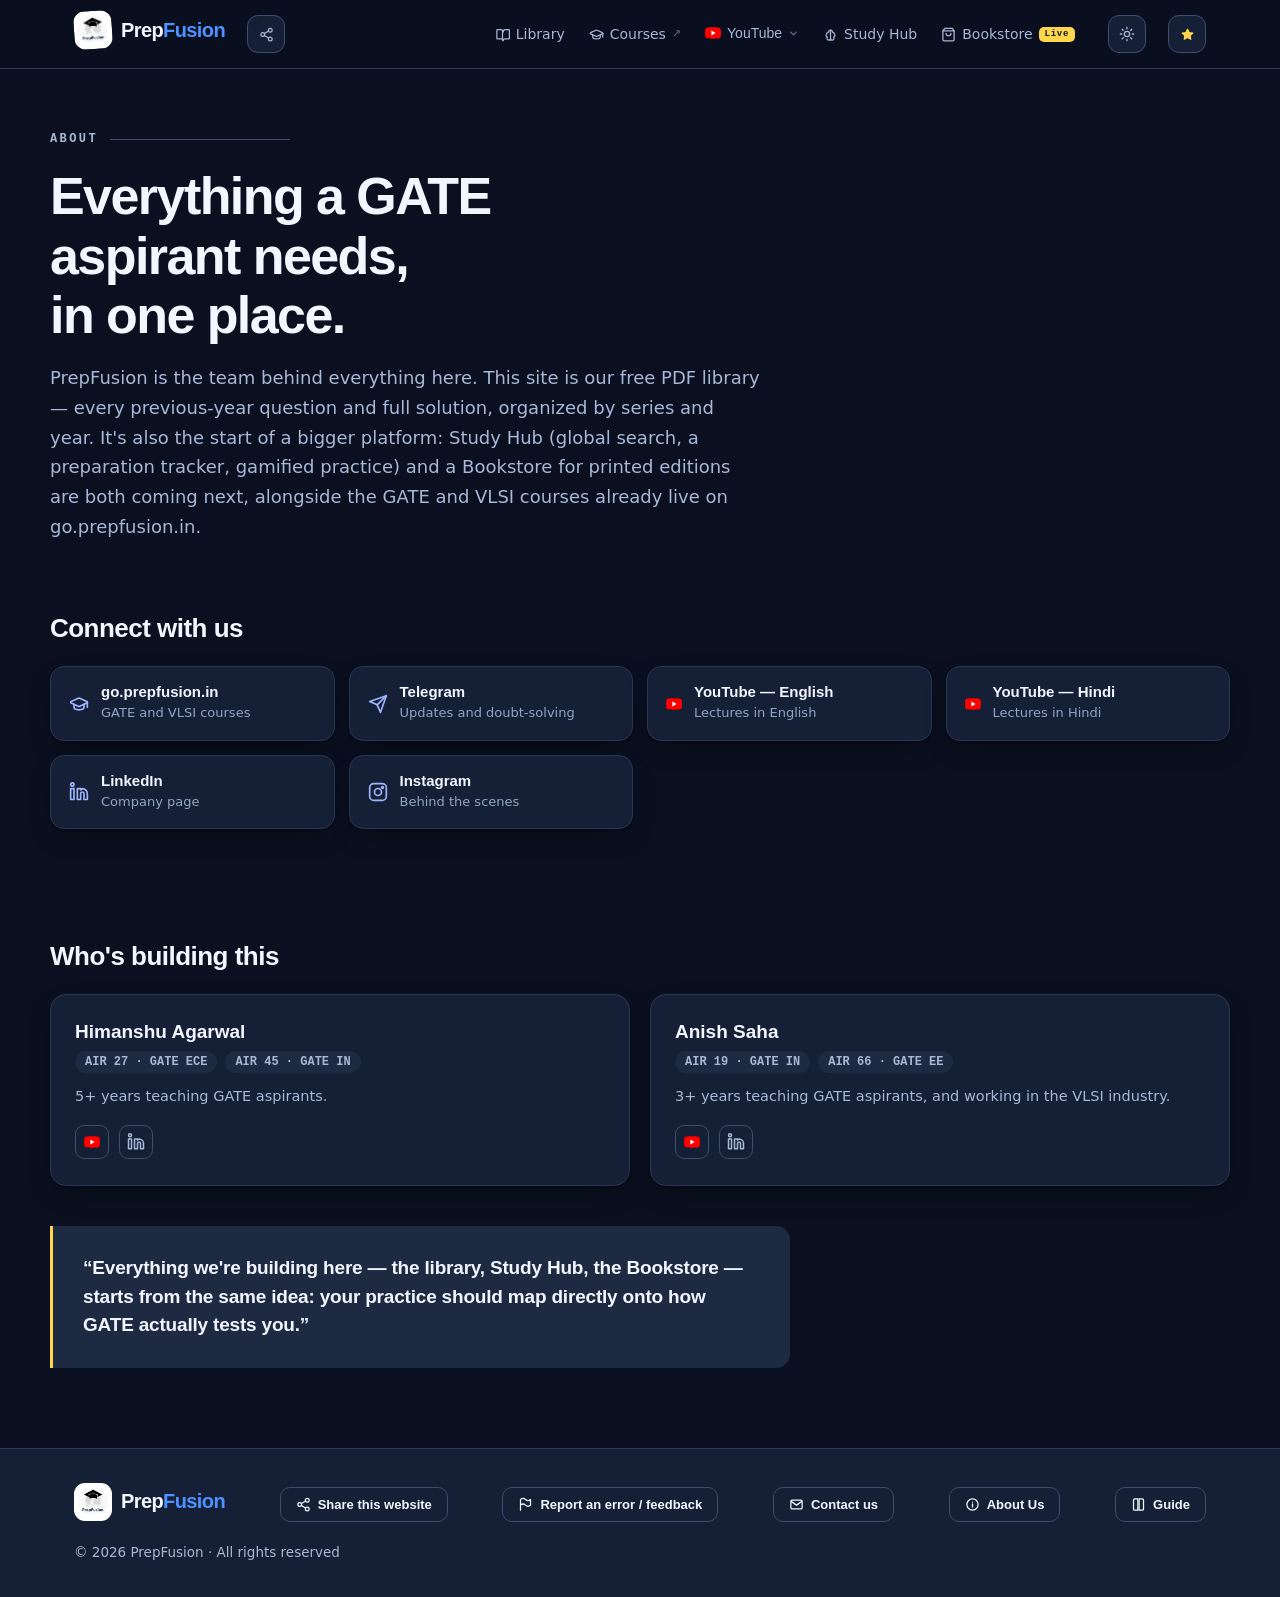
==== commit a06cccce: "Deploy bbe0115fde6c028c1fc31f8dda8a4c0f12468b8e" ====
--- a/about/index.html
+++ b/about/index.html
@@ -215,6 +215,7 @@
       <svg class="i-moon" width="16" height="16" viewBox="0 0 24 24" fill="none" stroke="currentColor" stroke-width="2" stroke-linecap="round" stroke-linejoin="round"><path d="M21 12.8A9 9 0 1 1 11.2 3a7 7 0 0 0 9.8 9.8Z"/></svg>
       <svg class="i-sun" width="16" height="16" viewBox="0 0 24 24" fill="none" stroke="currentColor" stroke-width="2" stroke-linecap="round" stroke-linejoin="round"><circle cx="12" cy="12" r="4"/><path d="M12 2v2m0 16v2M4.9 4.9l1.4 1.4m11.4 11.4 1.4 1.4M2 12h2m16 0h2M4.9 19.1l1.4-1.4M17.7 6.3l1.4-1.4"/></svg>
     </button>
+    <a class="tt tt-rate" href="https://hub.prepfusion.in/contribute" target="_blank" rel="noopener" aria-label="Rate this site" title="Rate this site"><svg width="15" height="15" viewBox="0 0 24 24" fill="none" stroke="currentColor" stroke-width="2" stroke-linecap="round" stroke-linejoin="round" aria-hidden="true"><path d="M12 3.5l2.6 5.3 5.9.9-4.3 4.1 1 5.8-5.2-2.7-5.2 2.7 1-5.8-4.3-4.1 5.9-.9Z"/></svg></a>
     <button id="navToggle" class="nav-hamburger" type="button" aria-label="Open menu" aria-expanded="false" aria-controls="navDrawer">
       <svg width="18" height="18" viewBox="0 0 24 24" fill="none" stroke="currentColor" stroke-width="2" stroke-linecap="round" stroke-linejoin="round" aria-hidden="true"><path d="M4 6h16M4 12h16M4 18h16"/></svg>
     </button>
@@ -241,6 +242,11 @@
   border:1.5px solid var(--line-strong);background:var(--card);color:var(--ink-soft);
   cursor:pointer;place-items:center;flex-shrink:0;margin-left:8px}
 .nav-hamburger:hover{color:var(--ink);border-color:var(--ink-soft)}
+/* "Rate this site" icon button — an <a> wearing the .tt look. The star is
+   solid amber so it reads as a rating control, not one more line icon. */
+.tt-rate{text-decoration:none}
+.tt-rate svg{fill:var(--accent);stroke:var(--accent)}
+.tt-rate:hover{border-color:var(--accent)}
 .drawer-scrim{position:fixed;inset:0;z-index:200;background:rgba(9,12,20,.44);
   backdrop-filter:blur(2px);display:flex;justify-content:flex-end}
 .drawer-panel{width:min(320px,86vw);height:100%;overflow-y:auto;background:var(--paper);
@@ -263,7 +269,13 @@
 @media(max-width:820px){
   .bar .nav{display:none}
   .nav-hamburger{display:grid}
-  .bar-in{flex-wrap:nowrap}
+  /* logo + share + theme + rate + menu on one row — trim the gap so the
+     four icon buttons and the wordmark all fit without wrapping. */
+  .bar-in{flex-wrap:nowrap;gap:9px}
+  .tt,.nav-hamburger{margin-left:0}
+}
+@media(max-width:380px){
+  .tt,.nav-hamburger{width:34px;height:34px}
 }
 @media(min-width:821px){ .drawer-scrim{display:none} }
 </style><script>
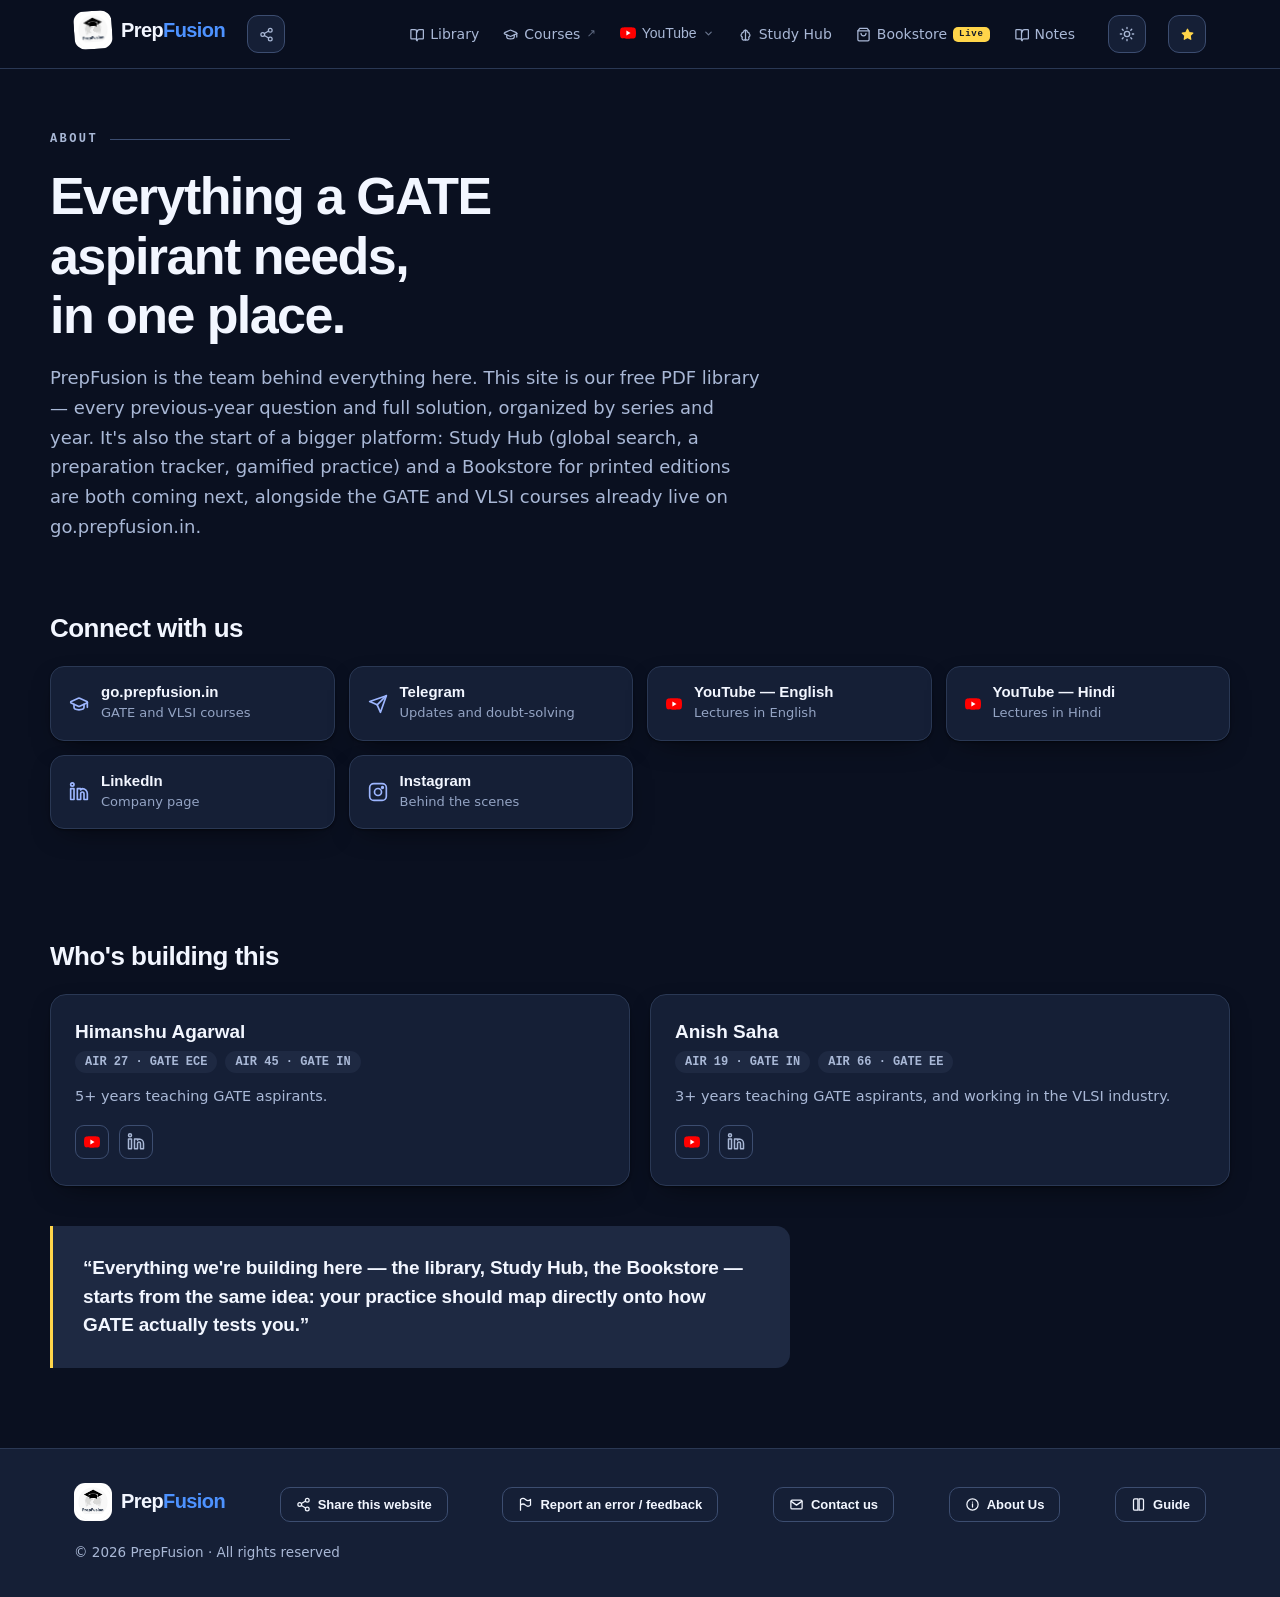
==== commit 36f618b3: "Deploy 15150f20250963af28f51d9ecbbf6f24dbec72a6" ====
--- a/about/index.html
+++ b/about/index.html
@@ -16,7 +16,46 @@
 <meta name="twitter:card" content="summary_large_image">
 <meta name="twitter:title" content="About — PrepFusion">
 <meta name="twitter:description" content="Free GATE preparation PDFs — NexusX, SiliconX, PowerX, Maths and Aptitude series. Previous year questions and detailed solutions.">
-<script type="module" src="https://static.cloudflareinsights.com/beacon.min.js" data-cf-beacon='{&quot;token&quot;: &quot;0131fe3dc78b49e5851ecd5a6c882cac&quot;}'></script>
+<script type="module" src="https://static.cloudflareinsights.com/beacon.min.js" data-cf-beacon='{&quot;token&quot;: &quot;0131fe3dc78b49e5851ecd5a6c882cac&quot;}'></script><script>
+(function(){
+  /* A random id for this browser, kept in localStorage — not a person, not
+     a cookie, nothing personal in it. It lets the Worker tell classmates
+     behind one college IP apart while still counting one browser's repeat
+     clicks once a day. */
+  window.pfVisitorId = function(){
+    try{
+      var v = localStorage.getItem('pf-vid');
+      if(!v || !/^[a-z0-9]{8,40}$/i.test(v)){
+        v = (window.crypto && crypto.randomUUID) ? crypto.randomUUID().replace(/-/g,'')
+          : (Math.random().toString(36).slice(2) + Date.now().toString(36));
+        localStorage.setItem('pf-vid', v);
+      }
+      return v;
+    }catch(e){ return ''; }
+  };
+  function key(a){
+    var u;
+    try{ u = new URL(a.href, location.href); }catch(e){ return null; }
+    var gh = /\/releases\/download\/([^/]+)\/([^/?#]+)$/.exec(u.pathname);
+    if(u.hostname === 'github.com' && gh)
+      return 'dl/' + decodeURIComponent(gh[1]) + '/' + decodeURIComponent(gh[2]);
+    if(u.origin !== location.origin || u.pathname.indexOf('/pdf/') !== 0) return null;
+    if(!/\.pdf$/i.test(u.pathname)) return null;
+    try{ return decodeURIComponent(u.pathname.slice(5)); }catch(e){ return null; }
+  }
+  function onClick(e){
+    if(e.type === 'auxclick' && e.button !== 1) return;
+    var a = e.target && e.target.closest && e.target.closest('a[href]');
+    var f = a && key(a);
+    if(!f) return;
+    var k = a.hasAttribute('download') ? 'download' : 'open';
+    try{ navigator.sendBeacon('/pdf/dl/hit?f=' + encodeURIComponent(f) + '&k=' + k
+                              + '&v=' + encodeURIComponent(window.pfVisitorId())); }catch(err){}
+  }
+  document.addEventListener('click', onClick, true);
+  document.addEventListener('auxclick', onClick, true);
+})();
+</script>
 <script>
 /* Defaults to dark for a first-time visitor, regardless of OS preference —
    a deliberate site default, not an OS-preference mirror. */
@@ -209,13 +248,13 @@
          stroke-linejoin="round" aria-hidden="true"><path d="m6 9 6 6 6-6"/></svg>
   </button>
   <div class="nav-dd-panel" id="ytMenu" role="menu" hidden><a href="https://www.youtube.com/@PrepFusion_GATE" target="_blank" rel="noopener" role="menuitem"><svg width="16" height="16" viewBox="0 0 24 24" aria-hidden="true"><path fill="#FF0000" d="M23.5 6.2a3 3 0 0 0-2.1-2.1C19.5 3.5 12 3.5 12 3.5s-7.5 0-9.4.6A3 3 0 0 0 .5 6.2 31 31 0 0 0 0 12a31 31 0 0 0 .5 5.8 3 3 0 0 0 2.1 2.1c1.9.6 9.4.6 9.4.6s7.5 0 9.4-.6a3 3 0 0 0 2.1-2.1A31 31 0 0 0 24 12a31 31 0 0 0-.5-5.8Z"/><path fill="#fff" d="M9.6 15.6V8.4L15.8 12z"/></svg>English<span class="ext" aria-hidden="true">↗</span></a><a href="https://www.youtube.com/@prepfusion-hindi" target="_blank" rel="noopener" role="menuitem"><svg width="16" height="16" viewBox="0 0 24 24" aria-hidden="true"><path fill="#FF0000" d="M23.5 6.2a3 3 0 0 0-2.1-2.1C19.5 3.5 12 3.5 12 3.5s-7.5 0-9.4.6A3 3 0 0 0 .5 6.2 31 31 0 0 0 0 12a31 31 0 0 0 .5 5.8 3 3 0 0 0 2.1 2.1c1.9.6 9.4.6 9.4.6s7.5 0 9.4-.6a3 3 0 0 0 2.1-2.1A31 31 0 0 0 24 12a31 31 0 0 0-.5-5.8Z"/><path fill="#fff" d="M9.6 15.6V8.4L15.8 12z"/></svg>Hindi<span class="ext" aria-hidden="true">↗</span></a></div>
-</div><a href="https://hub.prepfusion.in/" title="Search, save and improve every GATE question and solution."><svg class="nav-ic" width="15" height="15" viewBox="0 0 24 24" fill="none" stroke="currentColor" stroke-width="2" stroke-linecap="round" stroke-linejoin="round" aria-hidden="true"><path d="M12 5a3 3 0 0 0-3 3 3 3 0 0 0-3 3 3 3 0 0 0 1 5.24A3 3 0 0 0 9 21a3 3 0 0 0 3-1.6A3 3 0 0 0 15 21a3 3 0 0 0 2-4.76A3 3 0 0 0 18 11a3 3 0 0 0-3-3 3 3 0 0 0-3-3Z"/><path d="M12 5v16"/></svg>Study Hub</a><a href="https://store.prepfusion.in/" title="Printed editions of every series, delivered — live now."><svg class="nav-ic" width="15" height="15" viewBox="0 0 24 24" fill="none" stroke="currentColor" stroke-width="2" stroke-linecap="round" stroke-linejoin="round" aria-hidden="true"><path d="M6 2 3 6v14a2 2 0 0 0 2 2h14a2 2 0 0 0 2-2V6l-3-4Z"/><path d="M3 6h18"/><path d="M16 10a4 4 0 0 1-8 0"/></svg>Bookstore<span class="beta-tag">Live</span></a>
+</div><a href="https://hub.prepfusion.in/" title="Search, save and improve every GATE question and solution."><svg class="nav-ic" width="15" height="15" viewBox="0 0 24 24" fill="none" stroke="currentColor" stroke-width="2" stroke-linecap="round" stroke-linejoin="round" aria-hidden="true"><path d="M12 5a3 3 0 0 0-3 3 3 3 0 0 0-3 3 3 3 0 0 0 1 5.24A3 3 0 0 0 9 21a3 3 0 0 0 3-1.6A3 3 0 0 0 15 21a3 3 0 0 0 2-4.76A3 3 0 0 0 18 11a3 3 0 0 0-3-3 3 3 0 0 0-3-3Z"/><path d="M12 5v16"/></svg>Study Hub</a><a href="https://store.prepfusion.in/" title="Printed editions of every series, delivered — live now."><svg class="nav-ic" width="15" height="15" viewBox="0 0 24 24" fill="none" stroke="currentColor" stroke-width="2" stroke-linecap="round" stroke-linejoin="round" aria-hidden="true"><path d="M6 2 3 6v14a2 2 0 0 0 2 2h14a2 2 0 0 0 2-2V6l-3-4Z"/><path d="M3 6h18"/><path d="M16 10a4 4 0 0 1-8 0"/></svg>Bookstore<span class="beta-tag">Live</span></a><a href="https://hub.prepfusion.in/notes" title="Download PrepFusion Notes — lecture notes for every course, as PDFs."><svg class="nav-ic" width="15" height="15" viewBox="0 0 24 24" fill="none" stroke="currentColor" stroke-width="2" stroke-linecap="round" stroke-linejoin="round" aria-hidden="true"><path d="M12 21V7"/><path d="M3 5a1 1 0 0 1 1-1h5a4 4 0 0 1 4 4 4 4 0 0 1 4-4h5a1 1 0 0 1 1 1v13a1 1 0 0 1-1 1h-6a3 3 0 0 0-3 3 3 3 0 0 0-3-3H4a1 1 0 0 1-1-1Z"/></svg>Notes</a>
     </nav>
     <button id="themeToggle" class="tt" type="button" aria-label="Toggle dark mode" title="Toggle dark mode">
       <svg class="i-moon" width="16" height="16" viewBox="0 0 24 24" fill="none" stroke="currentColor" stroke-width="2" stroke-linecap="round" stroke-linejoin="round"><path d="M21 12.8A9 9 0 1 1 11.2 3a7 7 0 0 0 9.8 9.8Z"/></svg>
       <svg class="i-sun" width="16" height="16" viewBox="0 0 24 24" fill="none" stroke="currentColor" stroke-width="2" stroke-linecap="round" stroke-linejoin="round"><circle cx="12" cy="12" r="4"/><path d="M12 2v2m0 16v2M4.9 4.9l1.4 1.4m11.4 11.4 1.4 1.4M2 12h2m16 0h2M4.9 19.1l1.4-1.4M17.7 6.3l1.4-1.4"/></svg>
     </button>
-    <a class="tt tt-rate" href="https://hub.prepfusion.in/contribute" target="_blank" rel="noopener" aria-label="Rate this site" title="Rate this site"><svg width="15" height="15" viewBox="0 0 24 24" fill="none" stroke="currentColor" stroke-width="2" stroke-linecap="round" stroke-linejoin="round" aria-hidden="true"><path d="M12 3.5l2.6 5.3 5.9.9-4.3 4.1 1 5.8-5.2-2.7-5.2 2.7 1-5.8-4.3-4.1 5.9-.9Z"/></svg></a>
+    <a class="tt tt-rate" href="https://hub.prepfusion.in/?review=1" target="_blank" rel="noopener" aria-label="Rate this site" title="Rate this site"><svg width="15" height="15" viewBox="0 0 24 24" fill="none" stroke="currentColor" stroke-width="2" stroke-linecap="round" stroke-linejoin="round" aria-hidden="true"><path d="M12 3.5l2.6 5.3 5.9.9-4.3 4.1 1 5.8-5.2-2.7-5.2 2.7 1-5.8-4.3-4.1 5.9-.9Z"/></svg></a>
     <button id="navToggle" class="nav-hamburger" type="button" aria-label="Open menu" aria-expanded="false" aria-controls="navDrawer">
       <svg width="18" height="18" viewBox="0 0 24 24" fill="none" stroke="currentColor" stroke-width="2" stroke-linecap="round" stroke-linejoin="round" aria-hidden="true"><path d="M4 6h16M4 12h16M4 18h16"/></svg>
     </button>
@@ -230,7 +269,7 @@
       </button>
     </div>
     <nav class="drawer-list" aria-label="Site">
-      <a class="drawer-link" href="/pdf/" title="Every previous-year paper, free to read."><svg class="nav-ic" width="15" height="15" viewBox="0 0 24 24" fill="none" stroke="currentColor" stroke-width="2" stroke-linecap="round" stroke-linejoin="round" aria-hidden="true"><path d="M12 21V7"/><path d="M3 5a1 1 0 0 1 1-1h5a4 4 0 0 1 4 4 4 4 0 0 1 4-4h5a1 1 0 0 1 1 1v13a1 1 0 0 1-1 1h-6a3 3 0 0 0-3 3 3 3 0 0 0-3-3H4a1 1 0 0 1-1-1Z"/></svg>Library</a><a class="drawer-link" href="https://go.prepfusion.in" target="_blank" rel="noopener" title="Full GATE courses on go.prepfusion.in."><svg class="nav-ic" width="15" height="15" viewBox="0 0 24 24" fill="none" stroke="currentColor" stroke-width="2" stroke-linecap="round" stroke-linejoin="round" aria-hidden="true"><path d="M21.4 10.9a1 1 0 0 0 0-1.8L12.8 5.2a2 2 0 0 0-1.6 0L2.6 9.1a1 1 0 0 0 0 1.8l8.6 3.9a2 2 0 0 0 1.6 0Z"/><path d="M22 10v6"/><path d="M6 12.5V16a6 3 0 0 0 12 0v-3.5"/></svg>Courses</a><a class="drawer-link" href="https://hub.prepfusion.in/" title="Search, save and improve every GATE question and solution."><svg class="nav-ic" width="15" height="15" viewBox="0 0 24 24" fill="none" stroke="currentColor" stroke-width="2" stroke-linecap="round" stroke-linejoin="round" aria-hidden="true"><path d="M12 5a3 3 0 0 0-3 3 3 3 0 0 0-3 3 3 3 0 0 0 1 5.24A3 3 0 0 0 9 21a3 3 0 0 0 3-1.6A3 3 0 0 0 15 21a3 3 0 0 0 2-4.76A3 3 0 0 0 18 11a3 3 0 0 0-3-3 3 3 0 0 0-3-3Z"/><path d="M12 5v16"/></svg>Study Hub</a><a class="drawer-link" href="https://store.prepfusion.in/" title="Printed editions of every series, delivered — live now."><svg class="nav-ic" width="15" height="15" viewBox="0 0 24 24" fill="none" stroke="currentColor" stroke-width="2" stroke-linecap="round" stroke-linejoin="round" aria-hidden="true"><path d="M6 2 3 6v14a2 2 0 0 0 2 2h14a2 2 0 0 0 2-2V6l-3-4Z"/><path d="M3 6h18"/><path d="M16 10a4 4 0 0 1-8 0"/></svg>Bookstore<span class="beta-tag">Live</span></a><p class="drawer-label">YouTube</p><a class="drawer-link drawer-sub" href="https://www.youtube.com/@PrepFusion_GATE" target="_blank" rel="noopener"><svg width="16" height="16" viewBox="0 0 24 24" aria-hidden="true"><path fill="#FF0000" d="M23.5 6.2a3 3 0 0 0-2.1-2.1C19.5 3.5 12 3.5 12 3.5s-7.5 0-9.4.6A3 3 0 0 0 .5 6.2 31 31 0 0 0 0 12a31 31 0 0 0 .5 5.8 3 3 0 0 0 2.1 2.1c1.9.6 9.4.6 9.4.6s7.5 0 9.4-.6a3 3 0 0 0 2.1-2.1A31 31 0 0 0 24 12a31 31 0 0 0-.5-5.8Z"/><path fill="#fff" d="M9.6 15.6V8.4L15.8 12z"/></svg>English<span class="ext" aria-hidden="true">↗</span></a><a class="drawer-link drawer-sub" href="https://www.youtube.com/@prepfusion-hindi" target="_blank" rel="noopener"><svg width="16" height="16" viewBox="0 0 24 24" aria-hidden="true"><path fill="#FF0000" d="M23.5 6.2a3 3 0 0 0-2.1-2.1C19.5 3.5 12 3.5 12 3.5s-7.5 0-9.4.6A3 3 0 0 0 .5 6.2 31 31 0 0 0 0 12a31 31 0 0 0 .5 5.8 3 3 0 0 0 2.1 2.1c1.9.6 9.4.6 9.4.6s7.5 0 9.4-.6a3 3 0 0 0 2.1-2.1A31 31 0 0 0 24 12a31 31 0 0 0-.5-5.8Z"/><path fill="#fff" d="M9.6 15.6V8.4L15.8 12z"/></svg>Hindi<span class="ext" aria-hidden="true">↗</span></a>
+      <a class="drawer-link" href="/pdf/" title="Every previous-year paper, free to read."><svg class="nav-ic" width="15" height="15" viewBox="0 0 24 24" fill="none" stroke="currentColor" stroke-width="2" stroke-linecap="round" stroke-linejoin="round" aria-hidden="true"><path d="M12 21V7"/><path d="M3 5a1 1 0 0 1 1-1h5a4 4 0 0 1 4 4 4 4 0 0 1 4-4h5a1 1 0 0 1 1 1v13a1 1 0 0 1-1 1h-6a3 3 0 0 0-3 3 3 3 0 0 0-3-3H4a1 1 0 0 1-1-1Z"/></svg>Library</a><a class="drawer-link" href="https://go.prepfusion.in" target="_blank" rel="noopener" title="Full GATE courses on go.prepfusion.in."><svg class="nav-ic" width="15" height="15" viewBox="0 0 24 24" fill="none" stroke="currentColor" stroke-width="2" stroke-linecap="round" stroke-linejoin="round" aria-hidden="true"><path d="M21.4 10.9a1 1 0 0 0 0-1.8L12.8 5.2a2 2 0 0 0-1.6 0L2.6 9.1a1 1 0 0 0 0 1.8l8.6 3.9a2 2 0 0 0 1.6 0Z"/><path d="M22 10v6"/><path d="M6 12.5V16a6 3 0 0 0 12 0v-3.5"/></svg>Courses</a><a class="drawer-link" href="https://hub.prepfusion.in/" title="Search, save and improve every GATE question and solution."><svg class="nav-ic" width="15" height="15" viewBox="0 0 24 24" fill="none" stroke="currentColor" stroke-width="2" stroke-linecap="round" stroke-linejoin="round" aria-hidden="true"><path d="M12 5a3 3 0 0 0-3 3 3 3 0 0 0-3 3 3 3 0 0 0 1 5.24A3 3 0 0 0 9 21a3 3 0 0 0 3-1.6A3 3 0 0 0 15 21a3 3 0 0 0 2-4.76A3 3 0 0 0 18 11a3 3 0 0 0-3-3 3 3 0 0 0-3-3Z"/><path d="M12 5v16"/></svg>Study Hub</a><a class="drawer-link" href="https://store.prepfusion.in/" title="Printed editions of every series, delivered — live now."><svg class="nav-ic" width="15" height="15" viewBox="0 0 24 24" fill="none" stroke="currentColor" stroke-width="2" stroke-linecap="round" stroke-linejoin="round" aria-hidden="true"><path d="M6 2 3 6v14a2 2 0 0 0 2 2h14a2 2 0 0 0 2-2V6l-3-4Z"/><path d="M3 6h18"/><path d="M16 10a4 4 0 0 1-8 0"/></svg>Bookstore<span class="beta-tag">Live</span></a><a class="drawer-link" href="https://hub.prepfusion.in/notes" title="Download PrepFusion Notes — lecture notes for every course, as PDFs."><svg class="nav-ic" width="15" height="15" viewBox="0 0 24 24" fill="none" stroke="currentColor" stroke-width="2" stroke-linecap="round" stroke-linejoin="round" aria-hidden="true"><path d="M12 21V7"/><path d="M3 5a1 1 0 0 1 1-1h5a4 4 0 0 1 4 4 4 4 0 0 1 4-4h5a1 1 0 0 1 1 1v13a1 1 0 0 1-1 1h-6a3 3 0 0 0-3 3 3 3 0 0 0-3-3H4a1 1 0 0 1-1-1Z"/></svg>Notes</a><p class="drawer-label">YouTube</p><a class="drawer-link drawer-sub" href="https://www.youtube.com/@PrepFusion_GATE" target="_blank" rel="noopener"><svg width="16" height="16" viewBox="0 0 24 24" aria-hidden="true"><path fill="#FF0000" d="M23.5 6.2a3 3 0 0 0-2.1-2.1C19.5 3.5 12 3.5 12 3.5s-7.5 0-9.4.6A3 3 0 0 0 .5 6.2 31 31 0 0 0 0 12a31 31 0 0 0 .5 5.8 3 3 0 0 0 2.1 2.1c1.9.6 9.4.6 9.4.6s7.5 0 9.4-.6a3 3 0 0 0 2.1-2.1A31 31 0 0 0 24 12a31 31 0 0 0-.5-5.8Z"/><path fill="#fff" d="M9.6 15.6V8.4L15.8 12z"/></svg>English<span class="ext" aria-hidden="true">↗</span></a><a class="drawer-link drawer-sub" href="https://www.youtube.com/@prepfusion-hindi" target="_blank" rel="noopener"><svg width="16" height="16" viewBox="0 0 24 24" aria-hidden="true"><path fill="#FF0000" d="M23.5 6.2a3 3 0 0 0-2.1-2.1C19.5 3.5 12 3.5 12 3.5s-7.5 0-9.4.6A3 3 0 0 0 .5 6.2 31 31 0 0 0 0 12a31 31 0 0 0 .5 5.8 3 3 0 0 0 2.1 2.1c1.9.6 9.4.6 9.4.6s7.5 0 9.4-.6a3 3 0 0 0 2.1-2.1A31 31 0 0 0 24 12a31 31 0 0 0-.5-5.8Z"/><path fill="#fff" d="M9.6 15.6V8.4L15.8 12z"/></svg>Hindi<span class="ext" aria-hidden="true">↗</span></a>
     </nav>
   </div>
 </div><style>
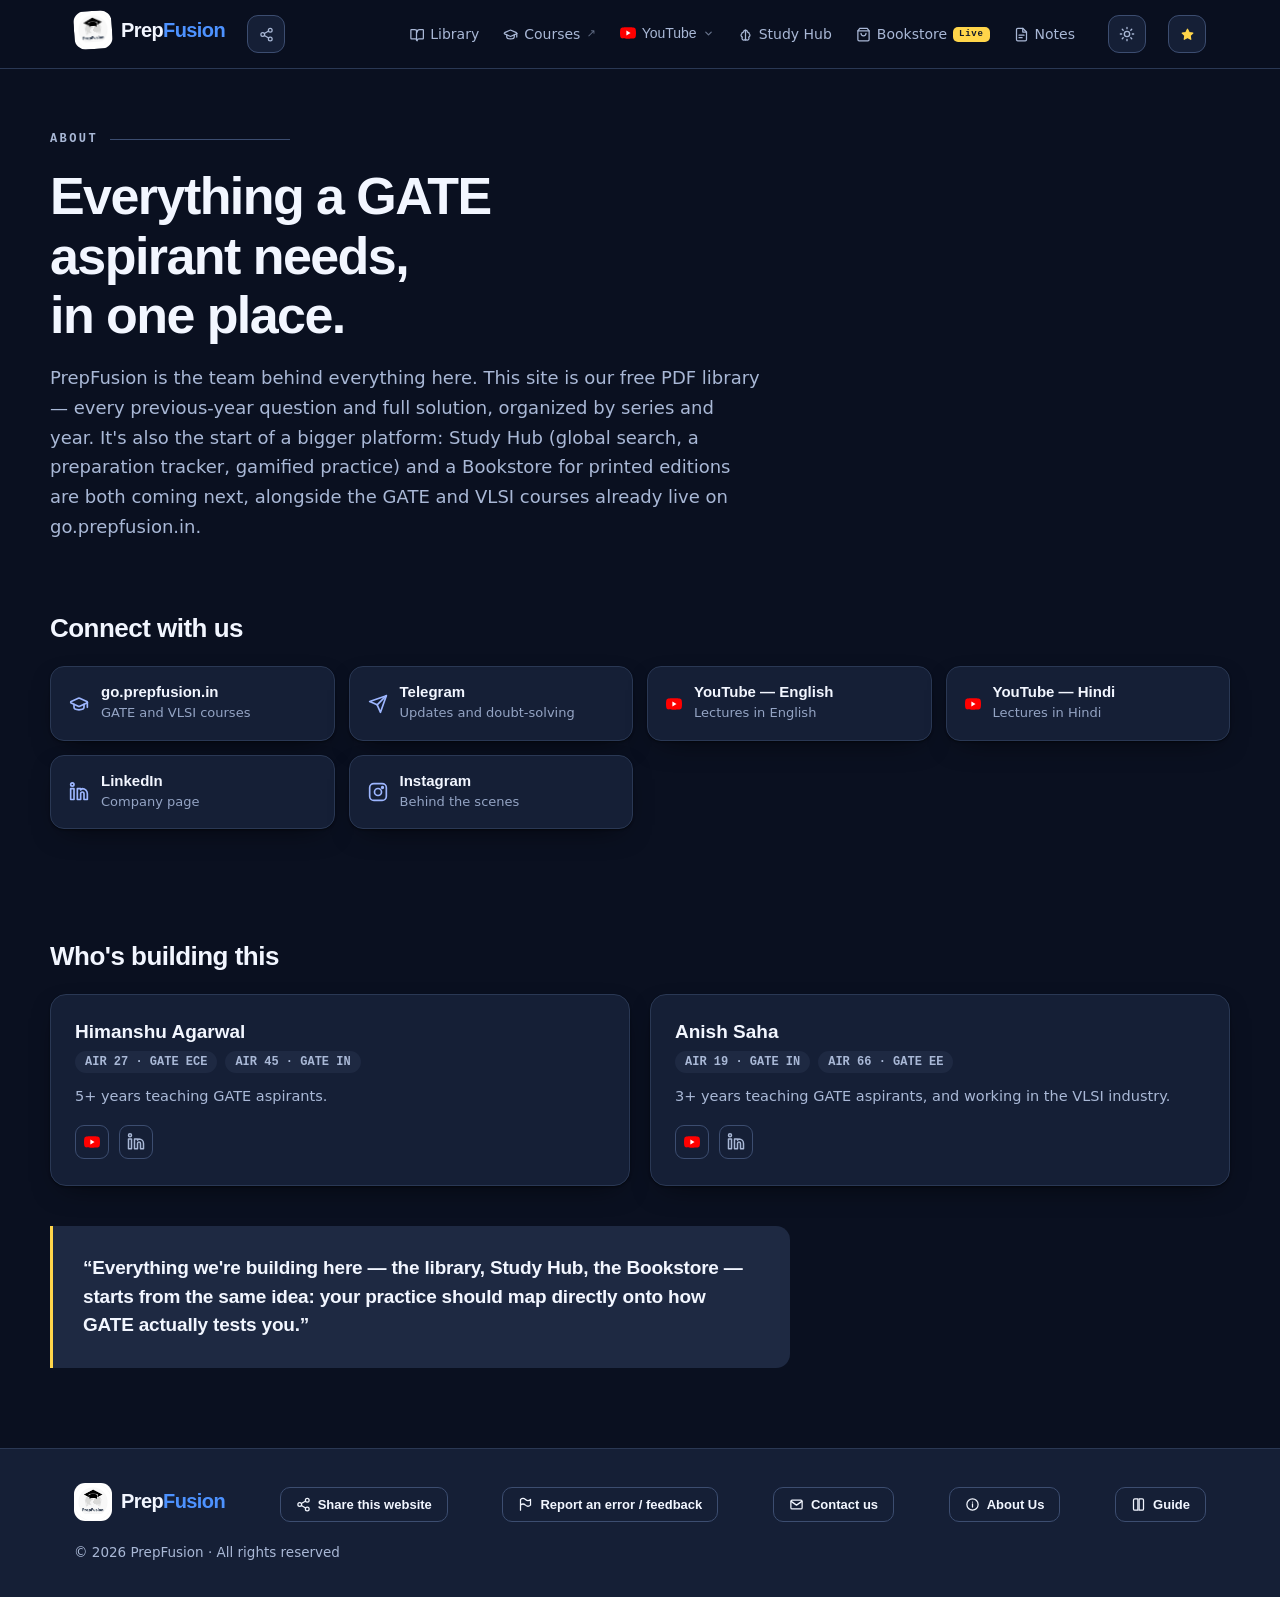
==== commit af313507: "Deploy d3ac105953d6abf99e0305d45d86e7a560bb6008" ====
--- a/about/index.html
+++ b/about/index.html
@@ -248,7 +248,7 @@
          stroke-linejoin="round" aria-hidden="true"><path d="m6 9 6 6 6-6"/></svg>
   </button>
   <div class="nav-dd-panel" id="ytMenu" role="menu" hidden><a href="https://www.youtube.com/@PrepFusion_GATE" target="_blank" rel="noopener" role="menuitem"><svg width="16" height="16" viewBox="0 0 24 24" aria-hidden="true"><path fill="#FF0000" d="M23.5 6.2a3 3 0 0 0-2.1-2.1C19.5 3.5 12 3.5 12 3.5s-7.5 0-9.4.6A3 3 0 0 0 .5 6.2 31 31 0 0 0 0 12a31 31 0 0 0 .5 5.8 3 3 0 0 0 2.1 2.1c1.9.6 9.4.6 9.4.6s7.5 0 9.4-.6a3 3 0 0 0 2.1-2.1A31 31 0 0 0 24 12a31 31 0 0 0-.5-5.8Z"/><path fill="#fff" d="M9.6 15.6V8.4L15.8 12z"/></svg>English<span class="ext" aria-hidden="true">↗</span></a><a href="https://www.youtube.com/@prepfusion-hindi" target="_blank" rel="noopener" role="menuitem"><svg width="16" height="16" viewBox="0 0 24 24" aria-hidden="true"><path fill="#FF0000" d="M23.5 6.2a3 3 0 0 0-2.1-2.1C19.5 3.5 12 3.5 12 3.5s-7.5 0-9.4.6A3 3 0 0 0 .5 6.2 31 31 0 0 0 0 12a31 31 0 0 0 .5 5.8 3 3 0 0 0 2.1 2.1c1.9.6 9.4.6 9.4.6s7.5 0 9.4-.6a3 3 0 0 0 2.1-2.1A31 31 0 0 0 24 12a31 31 0 0 0-.5-5.8Z"/><path fill="#fff" d="M9.6 15.6V8.4L15.8 12z"/></svg>Hindi<span class="ext" aria-hidden="true">↗</span></a></div>
-</div><a href="https://hub.prepfusion.in/" title="Search, save and improve every GATE question and solution."><svg class="nav-ic" width="15" height="15" viewBox="0 0 24 24" fill="none" stroke="currentColor" stroke-width="2" stroke-linecap="round" stroke-linejoin="round" aria-hidden="true"><path d="M12 5a3 3 0 0 0-3 3 3 3 0 0 0-3 3 3 3 0 0 0 1 5.24A3 3 0 0 0 9 21a3 3 0 0 0 3-1.6A3 3 0 0 0 15 21a3 3 0 0 0 2-4.76A3 3 0 0 0 18 11a3 3 0 0 0-3-3 3 3 0 0 0-3-3Z"/><path d="M12 5v16"/></svg>Study Hub</a><a href="https://store.prepfusion.in/" title="Printed editions of every series, delivered — live now."><svg class="nav-ic" width="15" height="15" viewBox="0 0 24 24" fill="none" stroke="currentColor" stroke-width="2" stroke-linecap="round" stroke-linejoin="round" aria-hidden="true"><path d="M6 2 3 6v14a2 2 0 0 0 2 2h14a2 2 0 0 0 2-2V6l-3-4Z"/><path d="M3 6h18"/><path d="M16 10a4 4 0 0 1-8 0"/></svg>Bookstore<span class="beta-tag">Live</span></a><a href="https://hub.prepfusion.in/notes" title="Download PrepFusion Notes — lecture notes for every course, as PDFs."><svg class="nav-ic" width="15" height="15" viewBox="0 0 24 24" fill="none" stroke="currentColor" stroke-width="2" stroke-linecap="round" stroke-linejoin="round" aria-hidden="true"><path d="M12 21V7"/><path d="M3 5a1 1 0 0 1 1-1h5a4 4 0 0 1 4 4 4 4 0 0 1 4-4h5a1 1 0 0 1 1 1v13a1 1 0 0 1-1 1h-6a3 3 0 0 0-3 3 3 3 0 0 0-3-3H4a1 1 0 0 1-1-1Z"/></svg>Notes</a>
+</div><a href="https://hub.prepfusion.in/" title="Search, save and improve every GATE question and solution."><svg class="nav-ic" width="15" height="15" viewBox="0 0 24 24" fill="none" stroke="currentColor" stroke-width="2" stroke-linecap="round" stroke-linejoin="round" aria-hidden="true"><path d="M12 5a3 3 0 0 0-3 3 3 3 0 0 0-3 3 3 3 0 0 0 1 5.24A3 3 0 0 0 9 21a3 3 0 0 0 3-1.6A3 3 0 0 0 15 21a3 3 0 0 0 2-4.76A3 3 0 0 0 18 11a3 3 0 0 0-3-3 3 3 0 0 0-3-3Z"/><path d="M12 5v16"/></svg>Study Hub</a><a href="https://store.prepfusion.in/" title="Printed editions of every series, delivered — live now."><svg class="nav-ic" width="15" height="15" viewBox="0 0 24 24" fill="none" stroke="currentColor" stroke-width="2" stroke-linecap="round" stroke-linejoin="round" aria-hidden="true"><path d="M6 2 3 6v14a2 2 0 0 0 2 2h14a2 2 0 0 0 2-2V6l-3-4Z"/><path d="M3 6h18"/><path d="M16 10a4 4 0 0 1-8 0"/></svg>Bookstore<span class="beta-tag">Live</span></a><a href="https://hub.prepfusion.in/notes" title="Free lecture notes as PDFs — open or download, no sign-up needed."><svg class="nav-ic" width="15" height="15" viewBox="0 0 24 24" fill="none" stroke="currentColor" stroke-width="2" stroke-linecap="round" stroke-linejoin="round" aria-hidden="true"><path d="M14 2H6a2 2 0 0 0-2 2v16a2 2 0 0 0 2 2h12a2 2 0 0 0 2-2V8z"/><path d="M14 2v6h6"/><path d="M8 13h8M8 17h5"/></svg>Notes</a>
     </nav>
     <button id="themeToggle" class="tt" type="button" aria-label="Toggle dark mode" title="Toggle dark mode">
       <svg class="i-moon" width="16" height="16" viewBox="0 0 24 24" fill="none" stroke="currentColor" stroke-width="2" stroke-linecap="round" stroke-linejoin="round"><path d="M21 12.8A9 9 0 1 1 11.2 3a7 7 0 0 0 9.8 9.8Z"/></svg>
@@ -269,7 +269,7 @@
       </button>
     </div>
     <nav class="drawer-list" aria-label="Site">
-      <a class="drawer-link" href="/pdf/" title="Every previous-year paper, free to read."><svg class="nav-ic" width="15" height="15" viewBox="0 0 24 24" fill="none" stroke="currentColor" stroke-width="2" stroke-linecap="round" stroke-linejoin="round" aria-hidden="true"><path d="M12 21V7"/><path d="M3 5a1 1 0 0 1 1-1h5a4 4 0 0 1 4 4 4 4 0 0 1 4-4h5a1 1 0 0 1 1 1v13a1 1 0 0 1-1 1h-6a3 3 0 0 0-3 3 3 3 0 0 0-3-3H4a1 1 0 0 1-1-1Z"/></svg>Library</a><a class="drawer-link" href="https://go.prepfusion.in" target="_blank" rel="noopener" title="Full GATE courses on go.prepfusion.in."><svg class="nav-ic" width="15" height="15" viewBox="0 0 24 24" fill="none" stroke="currentColor" stroke-width="2" stroke-linecap="round" stroke-linejoin="round" aria-hidden="true"><path d="M21.4 10.9a1 1 0 0 0 0-1.8L12.8 5.2a2 2 0 0 0-1.6 0L2.6 9.1a1 1 0 0 0 0 1.8l8.6 3.9a2 2 0 0 0 1.6 0Z"/><path d="M22 10v6"/><path d="M6 12.5V16a6 3 0 0 0 12 0v-3.5"/></svg>Courses</a><a class="drawer-link" href="https://hub.prepfusion.in/" title="Search, save and improve every GATE question and solution."><svg class="nav-ic" width="15" height="15" viewBox="0 0 24 24" fill="none" stroke="currentColor" stroke-width="2" stroke-linecap="round" stroke-linejoin="round" aria-hidden="true"><path d="M12 5a3 3 0 0 0-3 3 3 3 0 0 0-3 3 3 3 0 0 0 1 5.24A3 3 0 0 0 9 21a3 3 0 0 0 3-1.6A3 3 0 0 0 15 21a3 3 0 0 0 2-4.76A3 3 0 0 0 18 11a3 3 0 0 0-3-3 3 3 0 0 0-3-3Z"/><path d="M12 5v16"/></svg>Study Hub</a><a class="drawer-link" href="https://store.prepfusion.in/" title="Printed editions of every series, delivered — live now."><svg class="nav-ic" width="15" height="15" viewBox="0 0 24 24" fill="none" stroke="currentColor" stroke-width="2" stroke-linecap="round" stroke-linejoin="round" aria-hidden="true"><path d="M6 2 3 6v14a2 2 0 0 0 2 2h14a2 2 0 0 0 2-2V6l-3-4Z"/><path d="M3 6h18"/><path d="M16 10a4 4 0 0 1-8 0"/></svg>Bookstore<span class="beta-tag">Live</span></a><a class="drawer-link" href="https://hub.prepfusion.in/notes" title="Download PrepFusion Notes — lecture notes for every course, as PDFs."><svg class="nav-ic" width="15" height="15" viewBox="0 0 24 24" fill="none" stroke="currentColor" stroke-width="2" stroke-linecap="round" stroke-linejoin="round" aria-hidden="true"><path d="M12 21V7"/><path d="M3 5a1 1 0 0 1 1-1h5a4 4 0 0 1 4 4 4 4 0 0 1 4-4h5a1 1 0 0 1 1 1v13a1 1 0 0 1-1 1h-6a3 3 0 0 0-3 3 3 3 0 0 0-3-3H4a1 1 0 0 1-1-1Z"/></svg>Notes</a><p class="drawer-label">YouTube</p><a class="drawer-link drawer-sub" href="https://www.youtube.com/@PrepFusion_GATE" target="_blank" rel="noopener"><svg width="16" height="16" viewBox="0 0 24 24" aria-hidden="true"><path fill="#FF0000" d="M23.5 6.2a3 3 0 0 0-2.1-2.1C19.5 3.5 12 3.5 12 3.5s-7.5 0-9.4.6A3 3 0 0 0 .5 6.2 31 31 0 0 0 0 12a31 31 0 0 0 .5 5.8 3 3 0 0 0 2.1 2.1c1.9.6 9.4.6 9.4.6s7.5 0 9.4-.6a3 3 0 0 0 2.1-2.1A31 31 0 0 0 24 12a31 31 0 0 0-.5-5.8Z"/><path fill="#fff" d="M9.6 15.6V8.4L15.8 12z"/></svg>English<span class="ext" aria-hidden="true">↗</span></a><a class="drawer-link drawer-sub" href="https://www.youtube.com/@prepfusion-hindi" target="_blank" rel="noopener"><svg width="16" height="16" viewBox="0 0 24 24" aria-hidden="true"><path fill="#FF0000" d="M23.5 6.2a3 3 0 0 0-2.1-2.1C19.5 3.5 12 3.5 12 3.5s-7.5 0-9.4.6A3 3 0 0 0 .5 6.2 31 31 0 0 0 0 12a31 31 0 0 0 .5 5.8 3 3 0 0 0 2.1 2.1c1.9.6 9.4.6 9.4.6s7.5 0 9.4-.6a3 3 0 0 0 2.1-2.1A31 31 0 0 0 24 12a31 31 0 0 0-.5-5.8Z"/><path fill="#fff" d="M9.6 15.6V8.4L15.8 12z"/></svg>Hindi<span class="ext" aria-hidden="true">↗</span></a>
+      <a class="drawer-link" href="/pdf/" title="Every previous-year paper, free to read."><svg class="nav-ic" width="15" height="15" viewBox="0 0 24 24" fill="none" stroke="currentColor" stroke-width="2" stroke-linecap="round" stroke-linejoin="round" aria-hidden="true"><path d="M12 21V7"/><path d="M3 5a1 1 0 0 1 1-1h5a4 4 0 0 1 4 4 4 4 0 0 1 4-4h5a1 1 0 0 1 1 1v13a1 1 0 0 1-1 1h-6a3 3 0 0 0-3 3 3 3 0 0 0-3-3H4a1 1 0 0 1-1-1Z"/></svg>Library</a><a class="drawer-link" href="https://go.prepfusion.in" target="_blank" rel="noopener" title="Full GATE courses on go.prepfusion.in."><svg class="nav-ic" width="15" height="15" viewBox="0 0 24 24" fill="none" stroke="currentColor" stroke-width="2" stroke-linecap="round" stroke-linejoin="round" aria-hidden="true"><path d="M21.4 10.9a1 1 0 0 0 0-1.8L12.8 5.2a2 2 0 0 0-1.6 0L2.6 9.1a1 1 0 0 0 0 1.8l8.6 3.9a2 2 0 0 0 1.6 0Z"/><path d="M22 10v6"/><path d="M6 12.5V16a6 3 0 0 0 12 0v-3.5"/></svg>Courses</a><a class="drawer-link" href="https://hub.prepfusion.in/" title="Search, save and improve every GATE question and solution."><svg class="nav-ic" width="15" height="15" viewBox="0 0 24 24" fill="none" stroke="currentColor" stroke-width="2" stroke-linecap="round" stroke-linejoin="round" aria-hidden="true"><path d="M12 5a3 3 0 0 0-3 3 3 3 0 0 0-3 3 3 3 0 0 0 1 5.24A3 3 0 0 0 9 21a3 3 0 0 0 3-1.6A3 3 0 0 0 15 21a3 3 0 0 0 2-4.76A3 3 0 0 0 18 11a3 3 0 0 0-3-3 3 3 0 0 0-3-3Z"/><path d="M12 5v16"/></svg>Study Hub</a><a class="drawer-link" href="https://store.prepfusion.in/" title="Printed editions of every series, delivered — live now."><svg class="nav-ic" width="15" height="15" viewBox="0 0 24 24" fill="none" stroke="currentColor" stroke-width="2" stroke-linecap="round" stroke-linejoin="round" aria-hidden="true"><path d="M6 2 3 6v14a2 2 0 0 0 2 2h14a2 2 0 0 0 2-2V6l-3-4Z"/><path d="M3 6h18"/><path d="M16 10a4 4 0 0 1-8 0"/></svg>Bookstore<span class="beta-tag">Live</span></a><a class="drawer-link" href="https://hub.prepfusion.in/notes" title="Free lecture notes as PDFs — open or download, no sign-up needed."><svg class="nav-ic" width="15" height="15" viewBox="0 0 24 24" fill="none" stroke="currentColor" stroke-width="2" stroke-linecap="round" stroke-linejoin="round" aria-hidden="true"><path d="M14 2H6a2 2 0 0 0-2 2v16a2 2 0 0 0 2 2h12a2 2 0 0 0 2-2V8z"/><path d="M14 2v6h6"/><path d="M8 13h8M8 17h5"/></svg>Notes</a><p class="drawer-label">YouTube</p><a class="drawer-link drawer-sub" href="https://www.youtube.com/@PrepFusion_GATE" target="_blank" rel="noopener"><svg width="16" height="16" viewBox="0 0 24 24" aria-hidden="true"><path fill="#FF0000" d="M23.5 6.2a3 3 0 0 0-2.1-2.1C19.5 3.5 12 3.5 12 3.5s-7.5 0-9.4.6A3 3 0 0 0 .5 6.2 31 31 0 0 0 0 12a31 31 0 0 0 .5 5.8 3 3 0 0 0 2.1 2.1c1.9.6 9.4.6 9.4.6s7.5 0 9.4-.6a3 3 0 0 0 2.1-2.1A31 31 0 0 0 24 12a31 31 0 0 0-.5-5.8Z"/><path fill="#fff" d="M9.6 15.6V8.4L15.8 12z"/></svg>English<span class="ext" aria-hidden="true">↗</span></a><a class="drawer-link drawer-sub" href="https://www.youtube.com/@prepfusion-hindi" target="_blank" rel="noopener"><svg width="16" height="16" viewBox="0 0 24 24" aria-hidden="true"><path fill="#FF0000" d="M23.5 6.2a3 3 0 0 0-2.1-2.1C19.5 3.5 12 3.5 12 3.5s-7.5 0-9.4.6A3 3 0 0 0 .5 6.2 31 31 0 0 0 0 12a31 31 0 0 0 .5 5.8 3 3 0 0 0 2.1 2.1c1.9.6 9.4.6 9.4.6s7.5 0 9.4-.6a3 3 0 0 0 2.1-2.1A31 31 0 0 0 24 12a31 31 0 0 0-.5-5.8Z"/><path fill="#fff" d="M9.6 15.6V8.4L15.8 12z"/></svg>Hindi<span class="ext" aria-hidden="true">↗</span></a>
     </nav>
   </div>
 </div><style>
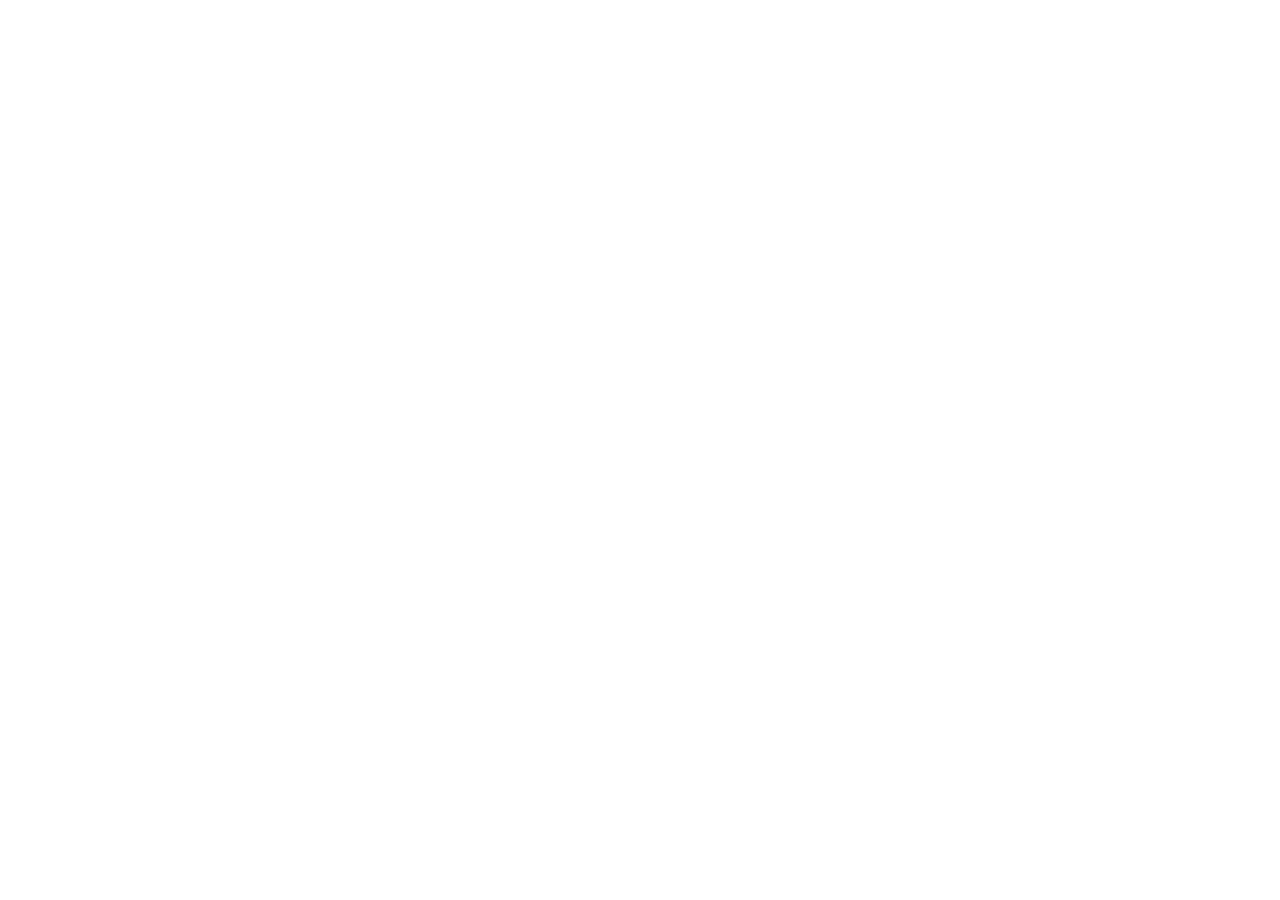
==== commit 56538162: "Deploy 3324b89dbbfc56a29d8d0cc9088c62a6214525fe" ====
--- a/about/index.html
+++ b/about/index.html
@@ -3,480 +3,21 @@
 <head>
 <meta charset="UTF-8">
 <meta name="viewport" content="width=device-width, initial-scale=1.0">
-<link rel="canonical" href="https://pyq.prepfusion.in/about/">
-<title>About — PrepFusion</title>
-<meta name="description" content="Free GATE preparation PDFs — NexusX, SiliconX, PowerX, Maths and Aptitude series. Previous year questions and detailed solutions.">
-<link rel="icon" href="/pdf/assets/favicon.png">
-<meta property="og:type" content="website">
-<meta property="og:title" content="About — PrepFusion">
-<meta property="og:description" content="Free GATE preparation PDFs — NexusX, SiliconX, PowerX, Maths and Aptitude series. Previous year questions and detailed solutions.">
-<meta property="og:url" content="https://pyq.prepfusion.in/about/">
-<meta property="og:image" content="https://pyq.prepfusion.in/pdf/assets/og-image.png">
-<meta name="twitter:image" content="https://pyq.prepfusion.in/pdf/assets/og-image.png">
-<meta name="twitter:card" content="summary_large_image">
-<meta name="twitter:title" content="About — PrepFusion">
-<meta name="twitter:description" content="Free GATE preparation PDFs — NexusX, SiliconX, PowerX, Maths and Aptitude series. Previous year questions and detailed solutions.">
-<script type="module" src="https://static.cloudflareinsights.com/beacon.min.js" data-cf-beacon='{&quot;token&quot;: &quot;0131fe3dc78b49e5851ecd5a6c882cac&quot;}'></script><script>
-(function(){
-  /* A random id for this browser, kept in localStorage — not a person, not
-     a cookie, nothing personal in it. It lets the Worker tell classmates
-     behind one college IP apart while still counting one browser's repeat
-     clicks once a day. */
-  window.pfVisitorId = function(){
-    try{
-      var v = localStorage.getItem('pf-vid');
-      if(!v || !/^[a-z0-9]{8,40}$/i.test(v)){
-        v = (window.crypto && crypto.randomUUID) ? crypto.randomUUID().replace(/-/g,'')
-          : (Math.random().toString(36).slice(2) + Date.now().toString(36));
-        localStorage.setItem('pf-vid', v);
-      }
-      return v;
-    }catch(e){ return ''; }
-  };
-  function key(a){
-    var u;
-    try{ u = new URL(a.href, location.href); }catch(e){ return null; }
-    var gh = /\/releases\/download\/([^/]+)\/([^/?#]+)$/.exec(u.pathname);
-    if(u.hostname === 'github.com' && gh)
-      return 'dl/' + decodeURIComponent(gh[1]) + '/' + decodeURIComponent(gh[2]);
-    if(u.origin !== location.origin || u.pathname.indexOf('/pdf/') !== 0) return null;
-    if(!/\.pdf$/i.test(u.pathname)) return null;
-    try{ return decodeURIComponent(u.pathname.slice(5)); }catch(e){ return null; }
-  }
-  function onClick(e){
-    if(e.type === 'auxclick' && e.button !== 1) return;
-    var a = e.target && e.target.closest && e.target.closest('a[href]');
-    var f = a && key(a);
-    if(!f) return;
-    var k = a.hasAttribute('download') ? 'download' : 'open';
-    try{ navigator.sendBeacon('/pdf/dl/hit?f=' + encodeURIComponent(f) + '&k=' + k
-                              + '&v=' + encodeURIComponent(window.pfVisitorId())); }catch(err){}
-  }
-  document.addEventListener('click', onClick, true);
-  document.addEventListener('auxclick', onClick, true);
-})();
-</script>
-<script>
-/* Defaults to dark for a first-time visitor, regardless of OS preference —
-   a deliberate site default, not an OS-preference mirror. */
-(function(){
-  try{
-    var t = localStorage.getItem('pf-theme');
-    document.documentElement.setAttribute('data-theme', (t==='dark'||t==='light') ? t : 'dark');
-  }catch(e){ document.documentElement.setAttribute('data-theme','dark'); }
-})();
-</script>
+<meta http-equiv="refresh" content="0; url=https://hub.prepfusion.in/about">
+<link rel="canonical" href="https://hub.prepfusion.in/about">
+<meta name="robots" content="noindex">
+<title>About PrepFusion</title>
 <style>
-:root{
-  color-scheme:light;
-  --paper:#f2f5fa; --card:#ffffff;
-  --ink:#0a1020; --ink-soft:#475a78; --ink-faint:#4f6080;
-  --line:#dde4f0; --line-strong:#c3cddf;
-  --brand:#14307f; --accent:#ffcf2d; --wordmark:#1668d6; --accent-ink:#7a4200;
-  --chipbg:#e9eef7; --on-ink:#ffffff;
-  --shadow:0 1px 2px rgba(10,16,32,.06),0 10px 30px -14px rgba(10,16,32,.22);
-  --shadow-lift:0 3px 8px rgba(10,16,32,.10),0 26px 50px -18px rgba(10,16,32,.32);
-}
-:root[data-theme="dark"]{
-  color-scheme:dark;
-  --paper:#0a1020; --card:#151f36;
-  --ink:#f2f6ff; --ink-soft:#a9b8d6; --ink-faint:#94a4c4;
-  --line:#2a3854; --line-strong:#3c4d70;
-  --brand:#9db6ff; --accent:#ffd54a; --wordmark:#4d92ff; --accent-ink:#ffd54a;
-  --chipbg:#1e2942; --on-ink:#0a1020;
-  --shadow:0 1px 2px rgba(0,0,0,.45),0 10px 30px -14px rgba(0,0,0,.75);
-  --shadow-lift:0 3px 8px rgba(0,0,0,.55),0 26px 50px -18px rgba(0,0,0,.9);
-}
-*{box-sizing:border-box}
-[hidden]{display:none!important}
-html{scroll-behavior:smooth}
-body{margin:0;color:var(--ink);font:400 16px/1.65 "Inter",system-ui,-apple-system,"Segoe UI",sans-serif;
-  background:var(--paper);transition:background-color .2s,color .2s}
-.wrap{max-width:1180px;margin:0 auto;padding:0 24px}
-a{color:var(--brand)}
-::selection{background:var(--accent);color:#0a1020}
-:focus-visible{outline:3px solid var(--brand);outline-offset:2px;border-radius:8px}
-
-/* ---------- brand wordmark (verbatim from TEMPLATE) ---------- */
-.logo{color:var(--ink);text-decoration:none}
-.bm{display:inline-flex;align-items:center;gap:9px;text-decoration:none;color:inherit}
-.bm-logo{width:26px;height:26px;border-radius:50%;object-fit:cover;display:block;flex-shrink:0;
-  background:var(--card);border:1.5px solid rgba(255,255,255,.35)}
-.bm-mono{display:grid;place-items:center;font:800 13px "Sora",sans-serif;
-  background:currentColor;color:transparent;position:relative}
-.bm-mono::after{content:"P";position:absolute;inset:0;display:grid;place-items:center;
-  color:var(--card);font:800 13px "Sora",sans-serif}
-.bm-text{font:600 15px "Sora",sans-serif;letter-spacing:-.02em;text-transform:none;white-space:nowrap}
-.bm-text b{font-weight:800;color:var(--wordmark)}
-.bm-lg .bm-logo{width:38px;height:38px;border-radius:11px;border:0}
-.bm-lg .bm-mono::after,.bm-lg .bm-mono{font-size:19px;border-radius:11px}
-.bm-lg .bm-text{font:700 20px "Sora",sans-serif;letter-spacing:-.03em}
-
-/* ---------- top bar (verbatim from TEMPLATE) ---------- */
-.bar{position:sticky;top:0;z-index:50;background:var(--paper);border-bottom:1px solid var(--line)}
-@supports (backdrop-filter:blur(1px)){
-  .bar{background:color-mix(in srgb,var(--paper) 86%,transparent);backdrop-filter:blur(14px)}
-}
-.bar-in{display:flex;align-items:center;gap:20px;padding:13px 24px;max-width:1180px;margin:0 auto}
-.bar-in .bm-lg .bm-logo,.bar-in .bm-lg .bm-mono{transform:rotate(-4deg)}
-.bm-lg .bm-mono{background:var(--ink)}
-.bm-lg .bm-mono::after{color:var(--paper)}
-.nav{display:flex;gap:2px;margin-left:auto;align-items:center}
-.nav a,.nav .nav-soon{color:var(--ink-soft);text-decoration:none;font-size:14px;font-weight:500;
-  padding:8px 13px;border-radius:9px;white-space:nowrap;display:inline-flex;align-items:center;gap:6px}
-.nav-ic{flex-shrink:0}
-.nav a:hover{color:var(--ink);background:var(--chipbg)}
-.nav a.nav-current{color:var(--ink);background:var(--chipbg);font-weight:650}
-.nav .ext{opacity:.55;font-size:11px}
-.nav .nav-soon{opacity:.7;cursor:default}
-.soon-tag{display:inline-flex;align-items:center;gap:5px;font:600 10px "IBM Plex Mono",monospace;
-  letter-spacing:.06em;padding:3px 8px 3px 6px;border-radius:999px;
-  background:var(--soon-bg,#FFF9E6);color:var(--soon-ink,#735D14)}
-.soon-dot{width:6px;height:6px;border-radius:50%;background:currentColor;position:relative;flex-shrink:0}
-.soon-dot::after{content:"";position:absolute;inset:-4px;border-radius:50%;background:currentColor;
-  opacity:.5;animation:soonPulse 2s ease-out infinite}
-.beta-tag{font:700 9px/1 "IBM Plex Mono",monospace;letter-spacing:.08em;
-  padding:3px 6px;border-radius:5px;background:var(--accent);color:#0f172a}
-.nav-dd{position:relative}
-.nav-dd-btn{display:inline-flex;align-items:center;gap:6px;color:var(--ink-soft);
-  background:none;border:0;font:500 14px "Inter",sans-serif;cursor:pointer;
-  padding:8px 11px 8px 13px;border-radius:9px;white-space:nowrap}
-.nav-dd-btn:hover,.nav-dd-btn[aria-expanded="true"]{color:var(--ink);background:var(--chipbg)}
-.nav-dd-chev{transition:transform .15s;opacity:.6}
-.nav-dd-btn[aria-expanded="true"] .nav-dd-chev{transform:rotate(180deg)}
-.nav-dd-panel{position:fixed;z-index:30;white-space:nowrap;
-  background:var(--card);border:1.5px solid var(--line-strong);border-radius:12px;
-  box-shadow:var(--shadow-lift);padding:6px;display:flex;flex-direction:column;gap:2px}
-.nav-dd-panel a{display:flex;align-items:center;gap:9px;padding:9px 10px;border-radius:8px;
-  color:var(--ink);text-decoration:none;font:500 13.5px "Inter",sans-serif}
-.nav-dd-panel a:hover{background:var(--chipbg)}
-@keyframes soonPulse{
-  0%{transform:scale(.5);opacity:.5} 70%{transform:scale(2.1);opacity:0} 100%{transform:scale(2.1);opacity:0}
-}
-.tt{width:38px;height:38px;border-radius:11px;border:1.5px solid var(--line-strong);background:var(--card);
-  color:var(--ink-soft);cursor:pointer;display:grid;place-items:center;margin-left:8px;flex-shrink:0}
-.tt:hover{color:var(--ink);border-color:var(--ink-soft)}
-.tt .i-sun{display:none}
-:root[data-theme="dark"] .tt .i-sun{display:block}
-:root[data-theme="dark"] .tt .i-moon{display:none}
-@media(max-width:760px){
-  .wrap,.bar-in,.footer-inner{padding-left:16px;padding-right:16px}
-  .bar-in{flex-wrap:wrap;gap:12px}
-  .nav{order:3;flex-basis:100%;margin-left:0;flex-wrap:nowrap;
-       overflow-x:auto;scrollbar-width:none;padding-bottom:2px}
-  .nav::-webkit-scrollbar{display:none}
-  .nav a,.nav .nav-soon,.nav-dd{flex:0 0 auto}
-  .nav a,.nav .nav-soon,.nav-dd-btn{font-size:13px;padding:7px 11px}
-  .tt{margin-left:auto}
-}
-
-/* ---------- About page content ---------- */
-.eyebrow{font:600 12px/1 "IBM Plex Mono",monospace;letter-spacing:.2em;text-transform:uppercase;
-  color:var(--ink-soft);margin:0 0 22px;display:flex;align-items:center;gap:12px;flex-wrap:wrap;row-gap:9px}
-.eyebrow::after{content:"";height:1px;flex:1;min-width:40px;max-width:180px;background:var(--line-strong)}
-.about-hero{padding:64px 0 8px}
-.about-hero h1{font:800 clamp(30px,5vw,52px)/1.14 "Sora",sans-serif;letter-spacing:-.03em;
-  margin:0 0 18px;max-width:20ch;text-wrap:balance}
-.about-hero .lede{max-width:62ch;color:var(--ink-soft);font-size:18px;margin:0 0 8px}
-.about-section{padding:56px 0}
-.about-section h2{font:800 26px "Sora",sans-serif;letter-spacing:-.02em;margin:0 0 22px}
-.link-grid{display:grid;grid-template-columns:repeat(auto-fill,minmax(230px,1fr));gap:14px}
-.link-card{display:flex;align-items:center;gap:12px;padding:16px 18px;background:var(--card);
-  border:1.5px solid var(--line);border-radius:14px;text-decoration:none;color:var(--ink);
-  box-shadow:var(--shadow);transition:border-color .18s,transform .18s}
-.link-card:hover{border-color:var(--brand);transform:translateY(-2px)}
-.link-card .nav-ic{width:20px;height:20px;flex-shrink:0;color:var(--brand)}
-.link-card svg:not(.nav-ic){flex-shrink:0}
-.link-label{font:650 15px "Inter",sans-serif;display:block}
-.link-note{color:var(--ink-faint);font-size:13px;display:block;margin-top:2px}
-.founder-grid{display:grid;grid-template-columns:repeat(auto-fit,minmax(280px,1fr));gap:20px}
-.founder-card{background:var(--card);border:1.5px solid var(--line);border-radius:16px;
-  padding:26px 24px;box-shadow:var(--shadow)}
-.founder-card h3{font:700 19px "Sora",sans-serif;margin:0 0 8px}
-.founder-stats{display:flex;flex-wrap:wrap;gap:8px;margin-bottom:12px}
-.founder-stats span{background:var(--chipbg);color:var(--ink-soft);font:600 12px "IBM Plex Mono",monospace;
-  padding:4px 10px;border-radius:999px}
-.founder-bio{color:var(--ink-soft);font-size:14.5px;margin:0 0 16px}
-.founder-links{display:flex;gap:10px}
-.founder-links a{display:inline-flex;align-items:center;justify-content:center;width:34px;height:34px;
-  border-radius:9px;border:1.5px solid var(--line-strong);color:var(--ink-soft);text-decoration:none}
-.founder-links a:hover{color:var(--ink);border-color:var(--ink-soft)}
-.about-quote{margin:40px 0 0;padding:28px 30px;border-left:3px solid var(--accent-ink);
-  background:var(--chipbg);border-radius:0 14px 14px 0;font:600 19px/1.5 "Sora",sans-serif;
-  letter-spacing:-.01em;color:var(--ink);max-width:70ch}
-
-/* ---------- footer (verbatim from TEMPLATE) ---------- */
-footer{border-top:1.5px solid var(--line);background:var(--card);margin-top:24px}
-.footer-inner{display:flex;flex-wrap:wrap;gap:14px;align-items:center;justify-content:space-between;
-  padding:34px 24px;max-width:1180px;margin:0 auto;color:var(--ink-soft);font-size:13.5px}
-/* A dedicated class, not a bare ".footer-inner a" — the footer also holds
-   .logo, which sets its own colour at the same (0,1,0) specificity; a plain
-   element selector here would need only one more class to outrank and
-   silently override it. An outlined pill, not a bare text link: sitting next
-   to the copyright line, a plain link read as part of that sentence. */
-.footer-link{display:inline-flex;align-items:center;gap:7px;text-decoration:none;
-  color:var(--ink);border:1.5px solid var(--line-strong);border-radius:10px;
-  padding:9px 15px;font:650 13px "Inter",sans-serif;white-space:nowrap;
-  transition:border-color .18s,transform .18s}
-.footer-link:hover{border-color:var(--ink);transform:translateY(-1px)}
-/* The share control is a <button> among anchors — reset the UA's own font
-   and background so it sits in the pill row without restyling. */
-button.footer-link{background:var(--card);font:650 13px "Inter",sans-serif;cursor:pointer}
-.share-wrap{position:relative;display:inline-flex}
-.share-panel{min-width:220px;white-space:normal}
-.share-panel button{display:flex;align-items:center;gap:9px;width:100%;padding:9px 10px;
-  border:0;border-radius:8px;background:none;color:var(--ink);
-  font:500 13.5px "Inter",sans-serif;text-align:left;cursor:pointer}
-.share-panel button:hover{background:var(--chipbg)}
-.share-lede{margin:4px 8px 6px;color:var(--ink-soft);font-size:12.5px;line-height:1.4}
-.share-note{margin:4px 8px 2px;color:var(--accent-ink,var(--ink));font-size:12px;line-height:1.4}
+  html{color-scheme:light dark}
+  body{margin:0;min-height:100vh;display:grid;place-items:center;text-align:center;
+    background:#f2f5fa;color:#0a1020;
+    font:400 16px/1.6 "Inter",system-ui,-apple-system,"Segoe UI",sans-serif}
+  @media(prefers-color-scheme:dark){body{background:#0a1020;color:#f2f6ff}}
+  a{color:inherit;font-weight:650}
 </style>
+<script>location.replace("https://hub.prepfusion.in/about");</script>
 </head>
 <body>
-
-<header class="bar">
-  <div class="bar-in">
-    <a class="logo" href="/pdf/" aria-label="PrepFusion home"><span class="bm bm-lg"><img class="bm-logo" src="/pdf/assets/logo.png" alt="" loading="lazy"><span class="bm-text">Prep<b>Fusion</b></span></span></a>
-    <div class="share-wrap share-header"><button class="tt share-btn" type="button" aria-haspopup="true" aria-expanded="false" aria-label="Share this website" title="Share this website"><svg width="15" height="15" viewBox="0 0 24 24" fill="none" stroke="currentColor" stroke-width="2" stroke-linecap="round" stroke-linejoin="round" aria-hidden="true"><circle cx="18" cy="5" r="3"/><circle cx="6" cy="12" r="3"/><circle cx="18" cy="19" r="3"/><path d="m8.6 13.5 6.8 4M15.4 6.5l-6.8 4"/></svg></button><div class="nav-dd-panel share-panel" role="menu" hidden><p class="share-lede">Enjoying PrepFusion? Send it to a friend.</p><a data-share="whatsapp" href="#" target="_blank" rel="noopener" role="menuitem"><svg width="15" height="15" viewBox="0 0 24 24" aria-hidden="true"><circle cx="12" cy="12" r="12" fill="#25D366"/><path fill="#fff" d="M12.04 5.5c-3.61 0-6.54 2.93-6.54 6.54 0 1.15.3 2.28.88 3.27L5.4 18.6l3.42-.9a6.52 6.52 0 0 0 3.22.85h.003c3.61 0 6.54-2.93 6.54-6.54a6.5 6.5 0 0 0-1.92-4.63 6.5 6.5 0 0 0-4.62-1.88zm0 11.97a5.4 5.4 0 0 1-2.75-.76l-.2-.12-2 .52.53-1.94-.13-.2a5.41 5.41 0 0 1-.83-2.88c0-2.99 2.43-5.42 5.42-5.421.45 0 2.81.56 3.83 1.59a5.39 5.39 0 0 1 1.59 3.83c0 2.99-2.43 5.38-5.46 5.38zm2.96-4.03c-.16-.08-.96-.47-1.11-.53-.15-.05-.26-.08-.36.08-.11.16-.42.53-.51.64-.1.11-.19.12-.35.04-.16-.08-.68-.25-1.3-.8-.48-.43-.81-.96-.9-1.12-.09-.16-.01-.25.07-.33.07-.07.16-.19.24-.28.08-.1.11-.16.16-.27.05-.11.03-.2-.01-.28-.04-.08-.36-.88-.5-1.2-.13-.32-.26-.27-.36-.28h-.31c-.11 0-.28.04-.43.2-.15.16-.57.55-.57 1.35s.58 1.57.66 1.68c.08.11 1.14 1.74 2.77 2.44.39.17.69.27.92.34.39.12.74.11 1.02.06.31-.05.96-.39 1.09-.77.14-.38.14-.7.1-.77-.04-.07-.15-.11-.31-.19z"/></svg>WhatsApp</a><a data-share="telegram" href="#" target="_blank" rel="noopener" role="menuitem"><svg width="15" height="15" viewBox="0 0 24 24" aria-hidden="true"><circle cx="12" cy="12" r="12" fill="#229ED9"/><path fill="#fff" d="M5.5 11.9 16.7 7.4c.6-.2 1.1.1.9 1L15.7 17c-.1.6-.5.8-1 .5l-2.8-2-1.4 1.3c-.2.2-.3.3-.6.3l.2-2.9 5.2-4.7c.2-.2 0-.3-.3-.1L8.6 12.4l-2.8-.9c-.6-.2-.6-.6.1-.9z"/></svg>Telegram</a><a data-share="linkedin" href="#" target="_blank" rel="noopener" role="menuitem"><svg width="15" height="15" viewBox="0 0 24 24" aria-hidden="true"><rect width="24" height="24" rx="4" fill="#0A66C2"/><path fill="#fff" d="M7.1 9.6H4.6V19h2.5zM5.85 5a1.45 1.45 0 1 0 0 2.9 1.45 1.45 0 0 0 0-2.9M19.4 13.6c0-2.6-1.4-3.8-3.2-3.8-1.5 0-2.2.8-2.6 1.4V9.6H11.1c0 .7 0 9.4 0 9.4h2.5v-5.2c0-.3 0-.6.1-.8.2-.5.7-1.1 1.5-1.1 1 0 1.4.8 1.4 2V19h2.5z"/></svg>LinkedIn</a><button type="button" data-copy="instagram" role="menuitem"><svg width="15" height="15" viewBox="0 0 24 24" aria-hidden="true"><defs><linearGradient id="pfIg" x1="0" y1="24" x2="24" y2="0"><stop offset="0" stop-color="#FFC107"/><stop offset=".5" stop-color="#F44336"/><stop offset="1" stop-color="#9C27B0"/></linearGradient></defs><rect width="24" height="24" rx="7" fill="url(#pfIg)"/><circle cx="12" cy="12" r="4.4" fill="none" stroke="#fff" stroke-width="1.8"/><circle cx="17.6" cy="6.4" r="1.3" fill="#fff"/></svg>Instagram</button><button type="button" data-copy="link" role="menuitem"><svg width="15" height="15" viewBox="0 0 24 24" fill="none" stroke="currentColor" stroke-width="2" stroke-linecap="round" stroke-linejoin="round" aria-hidden="true"><path d="M10 13a5 5 0 0 0 7 0l3-3a5 5 0 0 0-7-7l-1.5 1.5"/><path d="M14 11a5 5 0 0 0-7 0l-3 3a5 5 0 0 0 7 7L12.5 20"/></svg>Copy link</button><p class="share-note" role="status" hidden></p></div></div>
-    <nav class="nav">
-      <a href="/pdf/" title="Every previous-year paper, free to read."><svg class="nav-ic" width="15" height="15" viewBox="0 0 24 24" fill="none" stroke="currentColor" stroke-width="2" stroke-linecap="round" stroke-linejoin="round" aria-hidden="true"><path d="M12 21V7"/><path d="M3 5a1 1 0 0 1 1-1h5a4 4 0 0 1 4 4 4 4 0 0 1 4-4h5a1 1 0 0 1 1 1v13a1 1 0 0 1-1 1h-6a3 3 0 0 0-3 3 3 3 0 0 0-3-3H4a1 1 0 0 1-1-1Z"/></svg>Library</a><a href="https://go.prepfusion.in" title="Full GATE courses on go.prepfusion.in." target="_blank" rel="noopener"><svg class="nav-ic" width="15" height="15" viewBox="0 0 24 24" fill="none" stroke="currentColor" stroke-width="2" stroke-linecap="round" stroke-linejoin="round" aria-hidden="true"><path d="M21.4 10.9a1 1 0 0 0 0-1.8L12.8 5.2a2 2 0 0 0-1.6 0L2.6 9.1a1 1 0 0 0 0 1.8l8.6 3.9a2 2 0 0 0 1.6 0Z"/><path d="M22 10v6"/><path d="M6 12.5V16a6 3 0 0 0 12 0v-3.5"/></svg>Courses<span class="ext" aria-hidden="true">↗</span></a><div class="nav-dd">
-  <button type="button" class="nav-dd-btn" aria-haspopup="true" aria-expanded="false"
-          aria-controls="ytMenu" title="Watch GATE lectures on YouTube">
-    <svg width="16" height="16" viewBox="0 0 24 24" aria-hidden="true"><path fill="#FF0000" d="M23.5 6.2a3 3 0 0 0-2.1-2.1C19.5 3.5 12 3.5 12 3.5s-7.5 0-9.4.6A3 3 0 0 0 .5 6.2 31 31 0 0 0 0 12a31 31 0 0 0 .5 5.8 3 3 0 0 0 2.1 2.1c1.9.6 9.4.6 9.4.6s7.5 0 9.4-.6a3 3 0 0 0 2.1-2.1A31 31 0 0 0 24 12a31 31 0 0 0-.5-5.8Z"/><path fill="#fff" d="M9.6 15.6V8.4L15.8 12z"/></svg>YouTube
-    <svg class="nav-dd-chev" width="11" height="11" viewBox="0 0 24 24" fill="none"
-         stroke="currentColor" stroke-width="2.6" stroke-linecap="round"
-         stroke-linejoin="round" aria-hidden="true"><path d="m6 9 6 6 6-6"/></svg>
-  </button>
-  <div class="nav-dd-panel" id="ytMenu" role="menu" hidden><a href="https://www.youtube.com/@PrepFusion_GATE" target="_blank" rel="noopener" role="menuitem"><svg width="16" height="16" viewBox="0 0 24 24" aria-hidden="true"><path fill="#FF0000" d="M23.5 6.2a3 3 0 0 0-2.1-2.1C19.5 3.5 12 3.5 12 3.5s-7.5 0-9.4.6A3 3 0 0 0 .5 6.2 31 31 0 0 0 0 12a31 31 0 0 0 .5 5.8 3 3 0 0 0 2.1 2.1c1.9.6 9.4.6 9.4.6s7.5 0 9.4-.6a3 3 0 0 0 2.1-2.1A31 31 0 0 0 24 12a31 31 0 0 0-.5-5.8Z"/><path fill="#fff" d="M9.6 15.6V8.4L15.8 12z"/></svg>English<span class="ext" aria-hidden="true">↗</span></a><a href="https://www.youtube.com/@prepfusion-hindi" target="_blank" rel="noopener" role="menuitem"><svg width="16" height="16" viewBox="0 0 24 24" aria-hidden="true"><path fill="#FF0000" d="M23.5 6.2a3 3 0 0 0-2.1-2.1C19.5 3.5 12 3.5 12 3.5s-7.5 0-9.4.6A3 3 0 0 0 .5 6.2 31 31 0 0 0 0 12a31 31 0 0 0 .5 5.8 3 3 0 0 0 2.1 2.1c1.9.6 9.4.6 9.4.6s7.5 0 9.4-.6a3 3 0 0 0 2.1-2.1A31 31 0 0 0 24 12a31 31 0 0 0-.5-5.8Z"/><path fill="#fff" d="M9.6 15.6V8.4L15.8 12z"/></svg>Hindi<span class="ext" aria-hidden="true">↗</span></a></div>
-</div><a href="https://hub.prepfusion.in/" title="Search, save and improve every GATE question and solution."><svg class="nav-ic" width="15" height="15" viewBox="0 0 24 24" fill="none" stroke="currentColor" stroke-width="2" stroke-linecap="round" stroke-linejoin="round" aria-hidden="true"><path d="M12 5a3 3 0 0 0-3 3 3 3 0 0 0-3 3 3 3 0 0 0 1 5.24A3 3 0 0 0 9 21a3 3 0 0 0 3-1.6A3 3 0 0 0 15 21a3 3 0 0 0 2-4.76A3 3 0 0 0 18 11a3 3 0 0 0-3-3 3 3 0 0 0-3-3Z"/><path d="M12 5v16"/></svg>Study Hub</a><a href="https://store.prepfusion.in/" title="Printed editions of every series, delivered — live now."><svg class="nav-ic" width="15" height="15" viewBox="0 0 24 24" fill="none" stroke="currentColor" stroke-width="2" stroke-linecap="round" stroke-linejoin="round" aria-hidden="true"><path d="M6 2 3 6v14a2 2 0 0 0 2 2h14a2 2 0 0 0 2-2V6l-3-4Z"/><path d="M3 6h18"/><path d="M16 10a4 4 0 0 1-8 0"/></svg>Bookstore<span class="beta-tag">Live</span></a><a href="https://hub.prepfusion.in/notes" title="Free lecture notes as PDFs — open or download, no sign-up needed."><svg class="nav-ic" width="15" height="15" viewBox="0 0 24 24" fill="none" stroke="currentColor" stroke-width="2" stroke-linecap="round" stroke-linejoin="round" aria-hidden="true"><path d="M14 2H6a2 2 0 0 0-2 2v16a2 2 0 0 0 2 2h12a2 2 0 0 0 2-2V8z"/><path d="M14 2v6h6"/><path d="M8 13h8M8 17h5"/></svg>Notes</a>
-    </nav>
-    <button id="themeToggle" class="tt" type="button" aria-label="Toggle dark mode" title="Toggle dark mode">
-      <svg class="i-moon" width="16" height="16" viewBox="0 0 24 24" fill="none" stroke="currentColor" stroke-width="2" stroke-linecap="round" stroke-linejoin="round"><path d="M21 12.8A9 9 0 1 1 11.2 3a7 7 0 0 0 9.8 9.8Z"/></svg>
-      <svg class="i-sun" width="16" height="16" viewBox="0 0 24 24" fill="none" stroke="currentColor" stroke-width="2" stroke-linecap="round" stroke-linejoin="round"><circle cx="12" cy="12" r="4"/><path d="M12 2v2m0 16v2M4.9 4.9l1.4 1.4m11.4 11.4 1.4 1.4M2 12h2m16 0h2M4.9 19.1l1.4-1.4M17.7 6.3l1.4-1.4"/></svg>
-    </button>
-    <a class="tt tt-rate" href="https://hub.prepfusion.in/?review=1" target="_blank" rel="noopener" aria-label="Rate this site" title="Rate this site"><svg width="15" height="15" viewBox="0 0 24 24" fill="none" stroke="currentColor" stroke-width="2" stroke-linecap="round" stroke-linejoin="round" aria-hidden="true"><path d="M12 3.5l2.6 5.3 5.9.9-4.3 4.1 1 5.8-5.2-2.7-5.2 2.7 1-5.8-4.3-4.1 5.9-.9Z"/></svg></a>
-    <button id="navToggle" class="nav-hamburger" type="button" aria-label="Open menu" aria-expanded="false" aria-controls="navDrawer">
-      <svg width="18" height="18" viewBox="0 0 24 24" fill="none" stroke="currentColor" stroke-width="2" stroke-linecap="round" stroke-linejoin="round" aria-hidden="true"><path d="M4 6h16M4 12h16M4 18h16"/></svg>
-    </button>
-  </div>
-</header>
-<div class="drawer-scrim" id="navDrawer" hidden>
-  <div class="drawer-panel" role="dialog" aria-modal="true" aria-label="Menu">
-    <div class="drawer-head">
-      <span class="drawer-title">Menu</span>
-      <button class="tt" type="button" id="navClose" aria-label="Close menu">
-        <svg width="16" height="16" viewBox="0 0 24 24" fill="none" stroke="currentColor" stroke-width="2" stroke-linecap="round" stroke-linejoin="round" aria-hidden="true"><path d="M18 6 6 18M6 6l12 12"/></svg>
-      </button>
-    </div>
-    <nav class="drawer-list" aria-label="Site">
-      <a class="drawer-link" href="/pdf/" title="Every previous-year paper, free to read."><svg class="nav-ic" width="15" height="15" viewBox="0 0 24 24" fill="none" stroke="currentColor" stroke-width="2" stroke-linecap="round" stroke-linejoin="round" aria-hidden="true"><path d="M12 21V7"/><path d="M3 5a1 1 0 0 1 1-1h5a4 4 0 0 1 4 4 4 4 0 0 1 4-4h5a1 1 0 0 1 1 1v13a1 1 0 0 1-1 1h-6a3 3 0 0 0-3 3 3 3 0 0 0-3-3H4a1 1 0 0 1-1-1Z"/></svg>Library</a><a class="drawer-link" href="https://go.prepfusion.in" target="_blank" rel="noopener" title="Full GATE courses on go.prepfusion.in."><svg class="nav-ic" width="15" height="15" viewBox="0 0 24 24" fill="none" stroke="currentColor" stroke-width="2" stroke-linecap="round" stroke-linejoin="round" aria-hidden="true"><path d="M21.4 10.9a1 1 0 0 0 0-1.8L12.8 5.2a2 2 0 0 0-1.6 0L2.6 9.1a1 1 0 0 0 0 1.8l8.6 3.9a2 2 0 0 0 1.6 0Z"/><path d="M22 10v6"/><path d="M6 12.5V16a6 3 0 0 0 12 0v-3.5"/></svg>Courses</a><a class="drawer-link" href="https://hub.prepfusion.in/" title="Search, save and improve every GATE question and solution."><svg class="nav-ic" width="15" height="15" viewBox="0 0 24 24" fill="none" stroke="currentColor" stroke-width="2" stroke-linecap="round" stroke-linejoin="round" aria-hidden="true"><path d="M12 5a3 3 0 0 0-3 3 3 3 0 0 0-3 3 3 3 0 0 0 1 5.24A3 3 0 0 0 9 21a3 3 0 0 0 3-1.6A3 3 0 0 0 15 21a3 3 0 0 0 2-4.76A3 3 0 0 0 18 11a3 3 0 0 0-3-3 3 3 0 0 0-3-3Z"/><path d="M12 5v16"/></svg>Study Hub</a><a class="drawer-link" href="https://store.prepfusion.in/" title="Printed editions of every series, delivered — live now."><svg class="nav-ic" width="15" height="15" viewBox="0 0 24 24" fill="none" stroke="currentColor" stroke-width="2" stroke-linecap="round" stroke-linejoin="round" aria-hidden="true"><path d="M6 2 3 6v14a2 2 0 0 0 2 2h14a2 2 0 0 0 2-2V6l-3-4Z"/><path d="M3 6h18"/><path d="M16 10a4 4 0 0 1-8 0"/></svg>Bookstore<span class="beta-tag">Live</span></a><a class="drawer-link" href="https://hub.prepfusion.in/notes" title="Free lecture notes as PDFs — open or download, no sign-up needed."><svg class="nav-ic" width="15" height="15" viewBox="0 0 24 24" fill="none" stroke="currentColor" stroke-width="2" stroke-linecap="round" stroke-linejoin="round" aria-hidden="true"><path d="M14 2H6a2 2 0 0 0-2 2v16a2 2 0 0 0 2 2h12a2 2 0 0 0 2-2V8z"/><path d="M14 2v6h6"/><path d="M8 13h8M8 17h5"/></svg>Notes</a><p class="drawer-label">YouTube</p><a class="drawer-link drawer-sub" href="https://www.youtube.com/@PrepFusion_GATE" target="_blank" rel="noopener"><svg width="16" height="16" viewBox="0 0 24 24" aria-hidden="true"><path fill="#FF0000" d="M23.5 6.2a3 3 0 0 0-2.1-2.1C19.5 3.5 12 3.5 12 3.5s-7.5 0-9.4.6A3 3 0 0 0 .5 6.2 31 31 0 0 0 0 12a31 31 0 0 0 .5 5.8 3 3 0 0 0 2.1 2.1c1.9.6 9.4.6 9.4.6s7.5 0 9.4-.6a3 3 0 0 0 2.1-2.1A31 31 0 0 0 24 12a31 31 0 0 0-.5-5.8Z"/><path fill="#fff" d="M9.6 15.6V8.4L15.8 12z"/></svg>English<span class="ext" aria-hidden="true">↗</span></a><a class="drawer-link drawer-sub" href="https://www.youtube.com/@prepfusion-hindi" target="_blank" rel="noopener"><svg width="16" height="16" viewBox="0 0 24 24" aria-hidden="true"><path fill="#FF0000" d="M23.5 6.2a3 3 0 0 0-2.1-2.1C19.5 3.5 12 3.5 12 3.5s-7.5 0-9.4.6A3 3 0 0 0 .5 6.2 31 31 0 0 0 0 12a31 31 0 0 0 .5 5.8 3 3 0 0 0 2.1 2.1c1.9.6 9.4.6 9.4.6s7.5 0 9.4-.6a3 3 0 0 0 2.1-2.1A31 31 0 0 0 24 12a31 31 0 0 0-.5-5.8Z"/><path fill="#fff" d="M9.6 15.6V8.4L15.8 12z"/></svg>Hindi<span class="ext" aria-hidden="true">↗</span></a>
-    </nav>
-  </div>
-</div><style>
-/* Compact pill header + mobile nav drawer — ported from hub.prepfusion.in so
-   the header is consistent across the two sites. */
-.bar-in{padding-top:11px;padding-bottom:11px;gap:14px}
-.nav a,.nav .nav-soon,.nav-dd-btn{padding:7px 11px}
-.nav-hamburger{display:none;width:38px;height:38px;border-radius:11px;
-  border:1.5px solid var(--line-strong);background:var(--card);color:var(--ink-soft);
-  cursor:pointer;place-items:center;flex-shrink:0;margin-left:8px}
-.nav-hamburger:hover{color:var(--ink);border-color:var(--ink-soft)}
-/* "Rate this site" icon button — an <a> wearing the .tt look. The star is
-   solid amber so it reads as a rating control, not one more line icon. */
-.tt-rate{text-decoration:none}
-.tt-rate svg{fill:var(--accent);stroke:var(--accent)}
-.tt-rate:hover{border-color:var(--accent)}
-.drawer-scrim{position:fixed;inset:0;z-index:200;background:rgba(9,12,20,.44);
-  backdrop-filter:blur(2px);display:flex;justify-content:flex-end}
-.drawer-panel{width:min(320px,86vw);height:100%;overflow-y:auto;background:var(--paper);
-  border-left:1.5px solid var(--line);padding:16px 18px 28px;display:flex;
-  flex-direction:column;gap:14px;animation:drawerIn 160ms ease-out}
-@keyframes drawerIn{from{transform:translateX(16px);opacity:.6}}
-.drawer-head{display:flex;align-items:center;justify-content:space-between}
-.drawer-title{font:650 15px "Sora",sans-serif}
-.drawer-list{display:flex;flex-direction:column;gap:2px}
-.drawer-label{margin:10px 0 2px;font:600 10.5px "IBM Plex Mono",monospace;
-  letter-spacing:.08em;text-transform:uppercase;color:var(--ink-faint)}
-.drawer-link{display:flex;align-items:center;gap:9px;padding:10px;border-radius:9px;
-  color:var(--ink-soft);text-decoration:none;font:500 14px "Inter",sans-serif;
-  background:none;border:0;text-align:left;cursor:pointer;width:100%}
-.drawer-link:hover{color:var(--ink);background:var(--chipbg)}
-.drawer-link.is-current{color:var(--ink);background:var(--chipbg);font-weight:650}
-.drawer-link.is-soon{opacity:.7;cursor:default}
-.drawer-link.drawer-sub{padding-left:20px;font-size:13.5px}
-.drawer-link .nav-ic{width:16px;height:16px}
-@media(max-width:820px){
-  .bar .nav{display:none}
-  .nav-hamburger{display:grid}
-  /* logo + share + theme + rate + menu on one row — trim the gap so the
-     four icon buttons and the wordmark all fit without wrapping. */
-  .bar-in{flex-wrap:nowrap;gap:9px}
-  .tt,.nav-hamburger{margin-left:0}
-}
-@media(max-width:380px){
-  .tt,.nav-hamburger{width:34px;height:34px}
-}
-@media(min-width:821px){ .drawer-scrim{display:none} }
-</style><script>
-(function(){
-  if (window.__pfNavDrawer) return;
-  window.__pfNavDrawer = true;
-  function ready(fn){ document.readyState !== "loading" ? fn()
-    : document.addEventListener("DOMContentLoaded", fn); }
-  ready(function(){
-    var d = document.getElementById("navDrawer");
-    var openBtn = document.getElementById("navToggle");
-    var closeBtn = document.getElementById("navClose");
-    if (!d || !openBtn) return;
-    function set(on){
-      d.hidden = !on;
-      openBtn.setAttribute("aria-expanded", on ? "true" : "false");
-      document.body.style.overflow = on ? "hidden" : "";
-      if (on){ var f = d.querySelector(".drawer-link, #navClose"); if (f) f.focus(); }
-      else openBtn.focus();
-    }
-    openBtn.addEventListener("click", function(){ set(true); });
-    if (closeBtn) closeBtn.addEventListener("click", function(){ set(false); });
-    d.addEventListener("click", function(e){
-      if (e.target === d) { set(false); return; }
-      var a = e.target.closest && e.target.closest("a.drawer-link");
-      if (a) set(false);
-    });
-    document.addEventListener("keydown", function(e){
-      if (e.key === "Escape" && !d.hidden) set(false);
-    });
-    window.addEventListener("resize", function(){
-      if (window.innerWidth > 820 && !d.hidden) set(false);
-    });
-  });
-})();
-</script>
-
-<section class="wrap about-hero">
-  <p class="eyebrow">About</p>
-  <h1>Everything a GATE aspirant needs, in one place.</h1>
-  <p class="lede">PrepFusion is the team behind everything here. This site is our free PDF
-    library — every previous-year question and full solution, organized by series and year. It's
-    also the start of a bigger platform: Study Hub (global search, a preparation tracker, gamified
-    practice) and a Bookstore for printed editions are both coming next, alongside the GATE and
-    VLSI courses already live on go.prepfusion.in.</p>
-</section>
-
-<section class="wrap about-section">
-  <h2>Connect with us</h2>
-  <div class="link-grid">
-    <a class="link-card" href="https://go.prepfusion.in" target="_blank" rel="noopener"><svg class="nav-ic" width="18" height="18" viewBox="0 0 24 24" fill="none" stroke="currentColor" stroke-width="2" stroke-linecap="round" stroke-linejoin="round" aria-hidden="true"><path d="M21.4 10.9a1 1 0 0 0 0-1.8L12.8 5.2a2 2 0 0 0-1.6 0L2.6 9.1a1 1 0 0 0 0 1.8l8.6 3.9a2 2 0 0 0 1.6 0Z"/><path d="M22 10v6"/><path d="M6 12.5V16a6 3 0 0 0 12 0v-3.5"/></svg><span><span class="link-label">go.prepfusion.in</span><span class="link-note">GATE and VLSI courses</span></span></a><a class="link-card" href="https://t.me/All_About_Learning" target="_blank" rel="noopener"><svg class="nav-ic" width="18" height="18" viewBox="0 0 24 24" fill="none" stroke="currentColor" stroke-width="2" stroke-linecap="round" stroke-linejoin="round" aria-hidden="true"><path d="m22 2-7 20-4-9-9-4Z"/><path d="M22 2 11 13"/></svg><span><span class="link-label">Telegram</span><span class="link-note">Updates and doubt-solving</span></span></a><a class="link-card" href="https://www.youtube.com/@PrepFusion_GATE" target="_blank" rel="noopener"><svg width="16" height="16" viewBox="0 0 24 24" aria-hidden="true"><path fill="#FF0000" d="M23.5 6.2a3 3 0 0 0-2.1-2.1C19.5 3.5 12 3.5 12 3.5s-7.5 0-9.4.6A3 3 0 0 0 .5 6.2 31 31 0 0 0 0 12a31 31 0 0 0 .5 5.8 3 3 0 0 0 2.1 2.1c1.9.6 9.4.6 9.4.6s7.5 0 9.4-.6a3 3 0 0 0 2.1-2.1A31 31 0 0 0 24 12a31 31 0 0 0-.5-5.8Z"/><path fill="#fff" d="M9.6 15.6V8.4L15.8 12z"/></svg><span><span class="link-label">YouTube — English</span><span class="link-note">Lectures in English</span></span></a><a class="link-card" href="https://youtube.com/@prepfusion-hindi" target="_blank" rel="noopener"><svg width="16" height="16" viewBox="0 0 24 24" aria-hidden="true"><path fill="#FF0000" d="M23.5 6.2a3 3 0 0 0-2.1-2.1C19.5 3.5 12 3.5 12 3.5s-7.5 0-9.4.6A3 3 0 0 0 .5 6.2 31 31 0 0 0 0 12a31 31 0 0 0 .5 5.8 3 3 0 0 0 2.1 2.1c1.9.6 9.4.6 9.4.6s7.5 0 9.4-.6a3 3 0 0 0 2.1-2.1A31 31 0 0 0 24 12a31 31 0 0 0-.5-5.8Z"/><path fill="#fff" d="M9.6 15.6V8.4L15.8 12z"/></svg><span><span class="link-label">YouTube — Hindi</span><span class="link-note">Lectures in Hindi</span></span></a><a class="link-card" href="https://www.linkedin.com/company/prepfusionee/" target="_blank" rel="noopener"><svg class="nav-ic" width="18" height="18" viewBox="0 0 24 24" fill="none" stroke="currentColor" stroke-width="2" stroke-linecap="round" stroke-linejoin="round" aria-hidden="true"><path d="M16 8a6 6 0 0 1 6 6v7h-4v-7a2 2 0 0 0-4 0v7h-4V8h4v1.5A5.5 5.5 0 0 1 16 8Z"/><rect x="2" y="8" width="4" height="13"/><circle cx="4" cy="3" r="2"/></svg><span><span class="link-label">LinkedIn</span><span class="link-note">Company page</span></span></a><a class="link-card" href="https://www.instagram.com/prepfusion_gate_/" target="_blank" rel="noopener"><svg class="nav-ic" width="18" height="18" viewBox="0 0 24 24" fill="none" stroke="currentColor" stroke-width="2" stroke-linecap="round" stroke-linejoin="round" aria-hidden="true"><rect x="2" y="2" width="20" height="20" rx="5"/><circle cx="12" cy="12" r="4.2"/><circle cx="17.4" cy="6.6" r="1"/></svg><span><span class="link-label">Instagram</span><span class="link-note">Behind the scenes</span></span></a>
-  </div>
-</section>
-
-<section class="wrap about-section">
-  <h2>Who's building this</h2>
-  <div class="founder-grid">
-    <div class="founder-card"><h3>Himanshu Agarwal</h3><div class="founder-stats"><span>AIR 27 · GATE ECE</span><span>AIR 45 · GATE IN</span></div><p class="founder-bio">5+ years teaching GATE aspirants.</p><div class="founder-links"><a href="https://youtube.com/@HimanshuAgarwal_" target="_blank" rel="noopener" aria-label="Himanshu Agarwal on YouTube"><svg width="16" height="16" viewBox="0 0 24 24" aria-hidden="true"><path fill="#FF0000" d="M23.5 6.2a3 3 0 0 0-2.1-2.1C19.5 3.5 12 3.5 12 3.5s-7.5 0-9.4.6A3 3 0 0 0 .5 6.2 31 31 0 0 0 0 12a31 31 0 0 0 .5 5.8 3 3 0 0 0 2.1 2.1c1.9.6 9.4.6 9.4.6s7.5 0 9.4-.6a3 3 0 0 0 2.1-2.1A31 31 0 0 0 24 12a31 31 0 0 0-.5-5.8Z"/><path fill="#fff" d="M9.6 15.6V8.4L15.8 12z"/></svg></a><a href="https://www.linkedin.com/in/himanshu-agarwal-37148219a" target="_blank" rel="noopener" aria-label="Himanshu Agarwal on LinkedIn"><svg class="nav-ic" width="18" height="18" viewBox="0 0 24 24" fill="none" stroke="currentColor" stroke-width="2" stroke-linecap="round" stroke-linejoin="round" aria-hidden="true"><path d="M16 8a6 6 0 0 1 6 6v7h-4v-7a2 2 0 0 0-4 0v7h-4V8h4v1.5A5.5 5.5 0 0 1 16 8Z"/><rect x="2" y="8" width="4" height="13"/><circle cx="4" cy="3" r="2"/></svg></a></div></div><div class="founder-card"><h3>Anish Saha</h3><div class="founder-stats"><span>AIR 19 · GATE IN</span><span>AIR 66 · GATE EE</span></div><p class="founder-bio">3+ years teaching GATE aspirants, and working in the VLSI industry.</p><div class="founder-links"><a href="https://youtube.com/@AnishSaha_" target="_blank" rel="noopener" aria-label="Anish Saha on YouTube"><svg width="16" height="16" viewBox="0 0 24 24" aria-hidden="true"><path fill="#FF0000" d="M23.5 6.2a3 3 0 0 0-2.1-2.1C19.5 3.5 12 3.5 12 3.5s-7.5 0-9.4.6A3 3 0 0 0 .5 6.2 31 31 0 0 0 0 12a31 31 0 0 0 .5 5.8 3 3 0 0 0 2.1 2.1c1.9.6 9.4.6 9.4.6s7.5 0 9.4-.6a3 3 0 0 0 2.1-2.1A31 31 0 0 0 24 12a31 31 0 0 0-.5-5.8Z"/><path fill="#fff" d="M9.6 15.6V8.4L15.8 12z"/></svg></a><a href="https://www.linkedin.com/in/sahaanish" target="_blank" rel="noopener" aria-label="Anish Saha on LinkedIn"><svg class="nav-ic" width="18" height="18" viewBox="0 0 24 24" fill="none" stroke="currentColor" stroke-width="2" stroke-linecap="round" stroke-linejoin="round" aria-hidden="true"><path d="M16 8a6 6 0 0 1 6 6v7h-4v-7a2 2 0 0 0-4 0v7h-4V8h4v1.5A5.5 5.5 0 0 1 16 8Z"/><rect x="2" y="8" width="4" height="13"/><circle cx="4" cy="3" r="2"/></svg></a></div></div>
-  </div>
-  <blockquote class="about-quote">&ldquo;Everything we&#x27;re building here — the library, Study Hub, the Bookstore — starts from the same idea: your practice should map directly onto how GATE actually tests you.&rdquo;</blockquote>
-</section>
-
-<footer>
-  <div class="footer-inner">
-    <a class="logo" href="/pdf/" aria-label="PrepFusion home"><span class="bm bm-lg"><img class="bm-logo" src="/pdf/assets/logo.png" alt="" loading="lazy"><span class="bm-text">Prep<b>Fusion</b></span></span></a>
-    <div class="share-wrap"><button class="footer-link share-btn" type="button" aria-haspopup="true" aria-expanded="false"><svg width="15" height="15" viewBox="0 0 24 24" fill="none" stroke="currentColor" stroke-width="2" stroke-linecap="round" stroke-linejoin="round" aria-hidden="true"><circle cx="18" cy="5" r="3"/><circle cx="6" cy="12" r="3"/><circle cx="18" cy="19" r="3"/><path d="m8.6 13.5 6.8 4M15.4 6.5l-6.8 4"/></svg>Share this website</button><div class="nav-dd-panel share-panel" role="menu" hidden><p class="share-lede">Enjoying PrepFusion? Send it to a friend.</p><a data-share="whatsapp" href="#" target="_blank" rel="noopener" role="menuitem"><svg width="15" height="15" viewBox="0 0 24 24" aria-hidden="true"><circle cx="12" cy="12" r="12" fill="#25D366"/><path fill="#fff" d="M12.04 5.5c-3.61 0-6.54 2.93-6.54 6.54 0 1.15.3 2.28.88 3.27L5.4 18.6l3.42-.9a6.52 6.52 0 0 0 3.22.85h.003c3.61 0 6.54-2.93 6.54-6.54a6.5 6.5 0 0 0-1.92-4.63 6.5 6.5 0 0 0-4.62-1.88zm0 11.97a5.4 5.4 0 0 1-2.75-.76l-.2-.12-2 .52.53-1.94-.13-.2a5.41 5.41 0 0 1-.83-2.88c0-2.99 2.43-5.42 5.42-5.421.45 0 2.81.56 3.83 1.59a5.39 5.39 0 0 1 1.59 3.83c0 2.99-2.43 5.38-5.46 5.38zm2.96-4.03c-.16-.08-.96-.47-1.11-.53-.15-.05-.26-.08-.36.08-.11.16-.42.53-.51.64-.1.11-.19.12-.35.04-.16-.08-.68-.25-1.3-.8-.48-.43-.81-.96-.9-1.12-.09-.16-.01-.25.07-.33.07-.07.16-.19.24-.28.08-.1.11-.16.16-.27.05-.11.03-.2-.01-.28-.04-.08-.36-.88-.5-1.2-.13-.32-.26-.27-.36-.28h-.31c-.11 0-.28.04-.43.2-.15.16-.57.55-.57 1.35s.58 1.57.66 1.68c.08.11 1.14 1.74 2.77 2.44.39.17.69.27.92.34.39.12.74.11 1.02.06.31-.05.96-.39 1.09-.77.14-.38.14-.7.1-.77-.04-.07-.15-.11-.31-.19z"/></svg>WhatsApp</a><a data-share="telegram" href="#" target="_blank" rel="noopener" role="menuitem"><svg width="15" height="15" viewBox="0 0 24 24" aria-hidden="true"><circle cx="12" cy="12" r="12" fill="#229ED9"/><path fill="#fff" d="M5.5 11.9 16.7 7.4c.6-.2 1.1.1.9 1L15.7 17c-.1.6-.5.8-1 .5l-2.8-2-1.4 1.3c-.2.2-.3.3-.6.3l.2-2.9 5.2-4.7c.2-.2 0-.3-.3-.1L8.6 12.4l-2.8-.9c-.6-.2-.6-.6.1-.9z"/></svg>Telegram</a><a data-share="linkedin" href="#" target="_blank" rel="noopener" role="menuitem"><svg width="15" height="15" viewBox="0 0 24 24" aria-hidden="true"><rect width="24" height="24" rx="4" fill="#0A66C2"/><path fill="#fff" d="M7.1 9.6H4.6V19h2.5zM5.85 5a1.45 1.45 0 1 0 0 2.9 1.45 1.45 0 0 0 0-2.9M19.4 13.6c0-2.6-1.4-3.8-3.2-3.8-1.5 0-2.2.8-2.6 1.4V9.6H11.1c0 .7 0 9.4 0 9.4h2.5v-5.2c0-.3 0-.6.1-.8.2-.5.7-1.1 1.5-1.1 1 0 1.4.8 1.4 2V19h2.5z"/></svg>LinkedIn</a><button type="button" data-copy="instagram" role="menuitem"><svg width="15" height="15" viewBox="0 0 24 24" aria-hidden="true"><defs><linearGradient id="pfIg" x1="0" y1="24" x2="24" y2="0"><stop offset="0" stop-color="#FFC107"/><stop offset=".5" stop-color="#F44336"/><stop offset="1" stop-color="#9C27B0"/></linearGradient></defs><rect width="24" height="24" rx="7" fill="url(#pfIg)"/><circle cx="12" cy="12" r="4.4" fill="none" stroke="#fff" stroke-width="1.8"/><circle cx="17.6" cy="6.4" r="1.3" fill="#fff"/></svg>Instagram</button><button type="button" data-copy="link" role="menuitem"><svg width="15" height="15" viewBox="0 0 24 24" fill="none" stroke="currentColor" stroke-width="2" stroke-linecap="round" stroke-linejoin="round" aria-hidden="true"><path d="M10 13a5 5 0 0 0 7 0l3-3a5 5 0 0 0-7-7l-1.5 1.5"/><path d="M14 11a5 5 0 0 0-7 0l-3 3a5 5 0 0 0 7 7L12.5 20"/></svg>Copy link</button><p class="share-note" role="status" hidden></p></div></div>
-    <a class="footer-link" href="https://hub.prepfusion.in/contribute"><svg width="15" height="15" viewBox="0 0 24 24" fill="none" stroke="currentColor" stroke-width="2" stroke-linecap="round" stroke-linejoin="round" aria-hidden="true"><path d="M4 21V4a6 6 0 0 1 8 0 6 6 0 0 0 8 0v9a6 6 0 0 1-8 0 6 6 0 0 0-8 0Z"/></svg>Report an error / feedback</a>
-    <a class="footer-link" href="mailto:bookstore.prepfusion@gmail.com"><svg width="15" height="15" viewBox="0 0 24 24" fill="none" stroke="currentColor" stroke-width="2" stroke-linecap="round" stroke-linejoin="round" aria-hidden="true"><rect x="3" y="5" width="18" height="14" rx="2"/><path d="m3.5 7 8.5 6 8.5-6"/></svg>Contact us</a>
-    <a class="footer-link" href="/about/"><svg width="15" height="15" viewBox="0 0 24 24" fill="none" stroke="currentColor" stroke-width="2" stroke-linecap="round" stroke-linejoin="round" aria-hidden="true"><circle cx="12" cy="12" r="9"/><path d="M12 11v5"/><path d="M12 8h.01"/></svg>About Us</a>
-    <a class="footer-link" href="https://hub.prepfusion.in/guide"><svg width="15" height="15" viewBox="0 0 24 24" fill="none" stroke="currentColor" stroke-width="2" stroke-linecap="round" stroke-linejoin="round" aria-hidden="true"><path d="M4 5a2 2 0 0 1 2-2h5v18H6a2 2 0 0 1-2-2Z"/><path d="M20 5a2 2 0 0 0-2-2h-5v18h5a2 2 0 0 0 2-2Z"/></svg>Guide</a>
-    <span>© 2026 PrepFusion · All rights reserved</span>
-  </div>
-</footer>
-
-<script>
-(function(){
-  var toggle = document.getElementById('themeToggle');
-  if (!toggle) return;
-  toggle.addEventListener('click', function(){
-    var rootEl = document.documentElement;
-    var next = rootEl.getAttribute('data-theme') === 'dark' ? 'light' : 'dark';
-    rootEl.setAttribute('data-theme', next);
-    try{ localStorage.setItem('pf-theme', next); }catch(e){}
-  });
-})();
-</script>
-<script>
-(function(){
-  if (window.__pfShareInit) return;
-  window.__pfShareInit = true;
-  var PITCH = "Free GATE previous-year papers, solutions and courses \u2014 all in one place.";
-  function init(){
-    var wraps = document.querySelectorAll('.share-wrap');
-    Array.prototype.forEach.call(wraps, function(wrap){
-      var btn = wrap.querySelector('.share-btn');
-      var panel = wrap.querySelector('.share-panel');
-      var note = wrap.querySelector('.share-note');
-      function close(){
-        panel.hidden = true;
-        note.hidden = true;
-        btn.setAttribute('aria-expanded', 'false');
-      }
-      function open(){
-        var url = location.href;
-        panel.querySelector('[data-share=whatsapp]').href =
-          'https://wa.me/?text=' + encodeURIComponent(PITCH + ' ' + url);
-        panel.querySelector('[data-share=telegram]').href =
-          'https://t.me/share/url?url=' + encodeURIComponent(url) +
-          '&text=' + encodeURIComponent(PITCH);
-        panel.querySelector('[data-share=linkedin]').href =
-          'https://www.linkedin.com/sharing/share-offsite/?url=' + encodeURIComponent(url);
-        note.hidden = true;
-        panel.hidden = false;              /* visible before measuring */
-        var r = btn.getBoundingClientRect();
-        var w = panel.offsetWidth, h = panel.offsetHeight;
-        var below = innerHeight - r.bottom;
-        /* The footer button sits near the bottom of the viewport, so the
-           panel opens upward whenever there is no room for it below. */
-        panel.style.top = (below < h && r.top > below ? r.top - h - 6 : r.bottom + 6) + 'px';
-        panel.style.left = Math.max(8, Math.min(r.left, innerWidth - w - 8)) + 'px';
-        btn.setAttribute('aria-expanded', 'true');
-      }
-      btn.addEventListener('click', function(e){
-        e.stopPropagation();
-        panel.hidden ? open() : close();
-      });
-      Array.prototype.forEach.call(panel.querySelectorAll('a'), function(a){
-        a.addEventListener('click', close);
-      });
-      Array.prototype.forEach.call(panel.querySelectorAll('[data-copy]'), function(b){
-        b.addEventListener('click', function(e){
-          e.stopPropagation();
-          var where = b.getAttribute('data-copy');
-          var done = function(ok){
-            note.hidden = false;
-            note.textContent = !ok
-              ? 'Could not copy — the address bar has the link.'
-              : where === 'instagram'
-                ? 'Link copied — paste it into your Instagram story or DM.'
-                : 'Link copied.';
-          };
-          if (navigator.clipboard) {
-            navigator.clipboard.writeText(location.href).then(function(){ done(true); },
-                                                             function(){ done(false); });
-          } else { done(false); }
-        });
-      });
-      document.addEventListener('click', function(e){
-        if (!panel.hidden && !wrap.contains(e.target)) close();
-      });
-      document.addEventListener('keydown', function(e){
-        if (e.key === 'Escape' && !panel.hidden){ close(); btn.focus(); }
-      });
-      /* A fixed panel does not travel with what it was anchored to. */
-      addEventListener('scroll', function(){ if (!panel.hidden) close(); }, true);
-      addEventListener('resize', function(){ if (!panel.hidden) close(); });
-    });
-  }
-  if (document.readyState === 'loading') {
-    document.addEventListener('DOMContentLoaded', init);
-  } else { init(); }
-})();
-</script>
+<p>About PrepFusion has moved to <a href="https://hub.prepfusion.in/about">hub.prepfusion.in/about</a>.</p>
 </body>
 </html>
